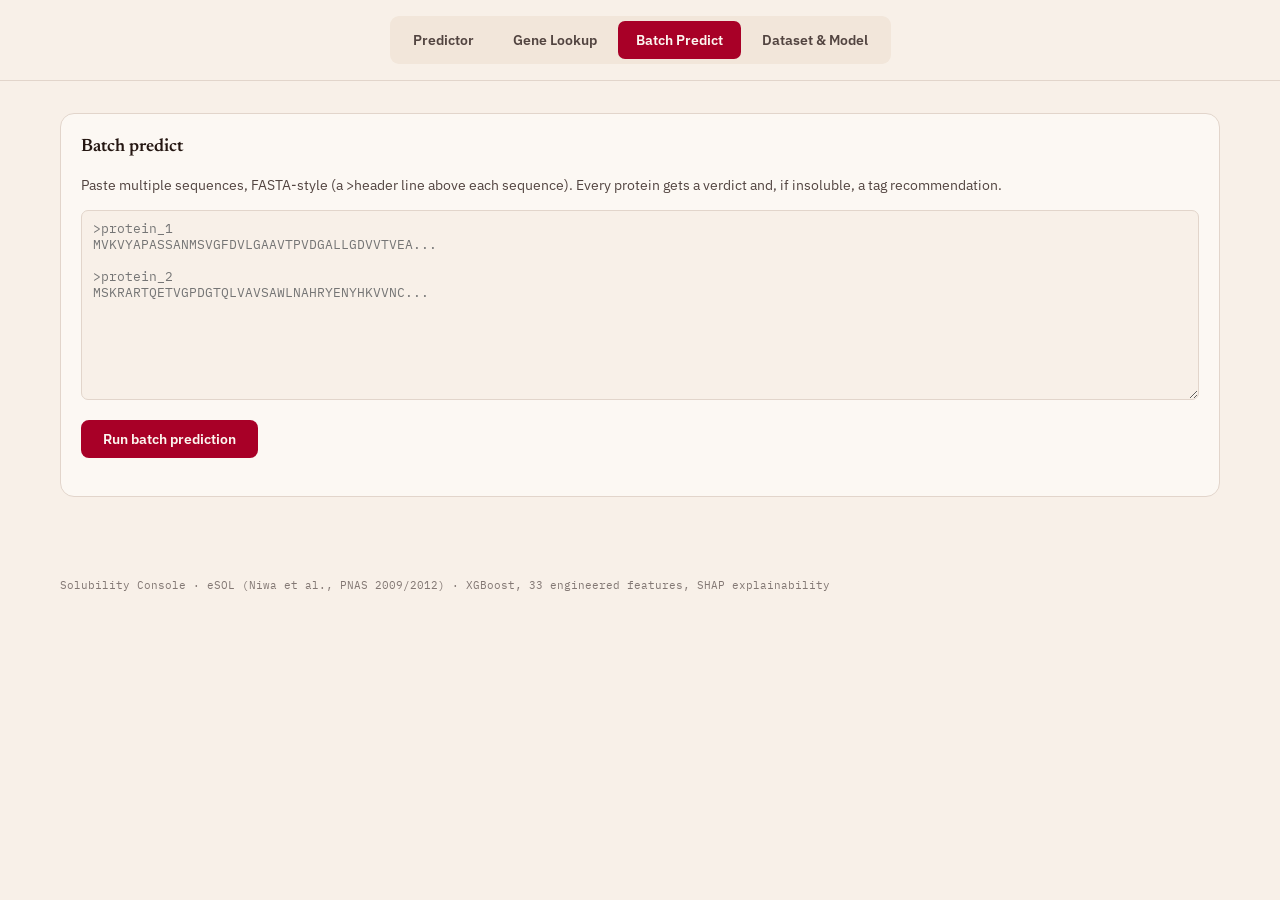
==== MST-Project/protein_solubility/frontend/batch.html @ e9b318c7 "Soluble/Insoluble" ====
<!DOCTYPE html>
<html lang="en">
<head>
<meta charset="UTF-8">
<meta name="viewport" content="width=device-width, initial-scale=1.0">
<title>Batch Predict &middot; Solubility Console</title>
<link rel="preconnect" href="https://fonts.googleapis.com">
<link href="https://fonts.googleapis.com/css2?family=Newsreader:ital,wght@0,400;0,500;0,600;0,700;1,400;1,500;1,600&family=IBM+Plex+Sans:wght@400;500;600;700&family=IBM+Plex+Mono:wght@400;500;600&display=swap" rel="stylesheet">
<link rel="stylesheet" href="style.css">
</head>
<body>

<header class="topbar">
  <nav class="tabs">
    <a class="tab" href="/predictor">Predictor</a>
    <a class="tab" href="/lookup">Gene Lookup</a>
    <a class="tab active" href="/batch">Batch Predict</a>
    <a class="tab" href="/dataset">Dataset &amp; Model</a>
  </nav>
</header>

<main style="padding-top:32px">
  <div class="card">
    <h2>Batch predict</h2>
    <p class="hint">Paste multiple sequences, FASTA-style (a &gt;header line above each sequence). Every protein gets a verdict and, if insoluble, a tag recommendation.</p>
    <textarea id="batch-input" class="batch-textarea" placeholder="&gt;protein_1&#10;MVKVYAPASSANMSVGFDVLGAAVTPVDGALLGDVVTVEA...&#10;&#10;&gt;protein_2&#10;MSKRARTQETVGPDGTQLVAVSAWLNAHRYENYHKVVNC..."></textarea>
    <button class="btn-primary" id="batch-btn">Run batch prediction</button>
    <div id="batch-results" class="batch-results"></div>
  </div>
</main>

<footer>Solubility Console &middot; eSOL (Niwa et al., PNAS 2009/2012) &middot; XGBoost, 33 engineered features, SHAP explainability</footer>

<script src="app.js"></script>
</body>
</html>
---- MST-Project/protein_solubility/frontend/style.css ----
:root{
  --bg: oklch(96% 0.014 68);
  --surface: oklch(98% 0.008 68);
  --surface-soft: oklch(93% 0.02 65);
  --ink: oklch(22% 0.025 40);
  --ink-soft: oklch(40% 0.02 40);
  --ink-faint: oklch(58% 0.015 40);
  --line: oklch(88% 0.02 60);
  --accent: oklch(46% 0.19 20);
  --accent-ink: oklch(98% 0.01 68);
  --good: oklch(46% 0.10 148);
  --good-soft: oklch(93% 0.04 148);
  --bad-soft: oklch(94% 0.035 20);
  --warn-soft: oklch(93% 0.045 68);
  --warn-border: oklch(78% 0.09 68);
  --font-display: 'Newsreader', Georgia, 'Iowan Old Style', serif;
  --font-body: 'IBM Plex Sans', 'Segoe UI', system-ui, sans-serif;
  --font-mono: 'IBM Plex Mono', Consolas, 'SFMono-Regular', monospace;
}

*{ box-sizing: border-box; }

body{
  margin: 0;
  background: var(--bg);
  color: var(--ink);
  font-family: var(--font-body);
  line-height: 1.5;
  -webkit-font-smoothing: antialiased;
}

.hidden{ display: none !important; }

/* ---------- Topbar ---------- */
.topbar{
  display: flex;
  align-items: center;
  justify-content: center;
  padding: 16px 40px;
  border-bottom: 1px solid var(--line);
}

.tabs{ display: flex; gap: 3px; background: var(--surface-soft); padding: 5px; border-radius: 9px; flex-wrap: wrap; }
.tab{
  font-family: var(--font-body); font-size: 13.5px; font-weight: 600;
  padding: 9px 18px; border-radius: 7px; border: none; cursor: pointer;
  background: transparent; color: var(--ink-soft);
  text-decoration: none; display: inline-block;
}
.tab.active{ background: var(--accent); color: var(--accent-ink); }
.tab:hover:not(.active){ color: var(--ink); }

/* ---------- Landing ---------- */
.hero-cta{
  display: inline-block; margin-top: 8px;
  font-family: var(--font-body); font-size: 14px; font-weight: 600;
  padding: 11px 24px; border-radius: 8px; text-decoration: none;
  background: var(--accent); color: var(--accent-ink);
}
.hero-cta:hover{ opacity: 0.92; }

.tool-grid{
  max-width: 1240px; margin: 0 auto; padding: 8px 40px 80px;
  display: grid; grid-template-columns: repeat(4, minmax(0,1fr)); gap: 16px;
}
@media (max-width: 900px){ .tool-grid{ grid-template-columns: repeat(2, minmax(0,1fr)); } }
@media (max-width: 560px){ .tool-grid{ grid-template-columns: 1fr; } }
.tool-card{
  background: var(--surface); border: 1px solid var(--line); border-radius: 14px;
  padding: 22px; text-decoration: none; color: var(--ink);
  display: flex; flex-direction: column; gap: 8px;
}
.tool-card:hover{ border-color: var(--accent); }
.tool-card h3{ font-family: var(--font-display); font-size: 17px; font-weight: 600; margin: 0; }
.tool-card p{ font-size: 13px; color: var(--ink-soft); line-height: 1.5; margin: 0; }
.tool-card .arrow{ font-family: var(--font-mono); font-size: 12px; color: var(--accent); margin-top: auto; }

/* ---------- Hero ---------- */
.hero{
  max-width: 1240px;
  margin: 0 auto;
  padding: 64px 40px 56px;
  display: grid;
  grid-template-columns: minmax(0, 1.15fr) minmax(280px, 0.85fr);
  gap: 48px;
  align-items: center;
}
@media (max-width: 800px){ .hero{ grid-template-columns: 1fr; padding-top: 40px; } }

.hero-eyebrow{
  font-family: var(--font-mono); font-size: 11.5px; letter-spacing: 0.1em;
  text-transform: uppercase; color: var(--accent); margin-bottom: 18px;
}
.hero-title{
  font-family: var(--font-display); font-weight: 600;
  font-size: clamp(32px, 4.6vw, 54px); line-height: 1.08;
  margin: 0 0 22px; letter-spacing: -0.01em;
}
.hero-title em{ font-style: italic; color: var(--accent); }
.hero-lede{ font-size: 16.5px; line-height: 1.65; color: var(--ink-soft); max-width: 56ch; margin: 0 0 32px; }
.hero-lede em{ font-style: italic; color: var(--ink); }
.hero-lede strong{ color: var(--ink); }

.hero-badges{ display: flex; gap: 14px; flex-wrap: wrap; }
.hero-badge{
  background: var(--surface); border: 1px solid var(--line); border-radius: 12px;
  padding: 14px 20px; box-shadow: 0 10px 24px -16px oklch(46% 0.19 20 / 0.4);
}
.hb-num{ display: block; font-family: var(--font-display); font-weight: 700; font-size: 26px; color: var(--accent); }
.hb-lbl{ display: block; font-family: var(--font-mono); font-size: 10.5px; color: var(--ink-faint); margin-top: 2px; letter-spacing: 0.03em; }

.hero-art{ display: flex; justify-content: center; }
.protein-svg{ width: 100%; max-width: 300px; }

/* ---------- Layout ---------- */
main{ max-width: 1240px; margin: 0 auto; padding: 0 40px 80px; }
.panel{ display: none; flex-direction: column; gap: 16px; }
.panel.active{ display: flex; }
.grid-two{ display: grid; grid-template-columns: minmax(0,1fr) minmax(0,1fr); gap: 16px; }
@media (max-width: 800px){ .grid-two{ grid-template-columns: 1fr; } }

.card{
  background: var(--surface);
  border: 1px solid var(--line);
  border-radius: 14px;
  padding: 20px;
}
.card h2{ font-family: var(--font-display); font-size: 18px; font-weight: 600; margin: 0 0 14px; }
.sub-heading{
  font-size: 12px; text-transform: uppercase; letter-spacing: 0.05em;
  color: var(--ink-faint); margin: 20px 0 10px; font-family: var(--font-mono);
}
.hint{ font-size: 13.5px; color: var(--ink-soft); margin: 0 0 14px; }

/* ---------- Form elements ---------- */
.field-label{ display: block; font-size: 12px; font-weight: 600; color: var(--ink-soft); margin: 12px 0 5px; }
select, input[type="text"], input[type="number"], textarea{
  width: 100%;
  font-family: var(--font-body);
  font-size: 13.5px;
  padding: 9px 11px;
  border: 1px solid var(--line);
  border-radius: 7px;
  background: var(--bg);
  color: var(--ink);
}
textarea{ font-family: var(--font-mono); font-size: 12.5px; min-height: 130px; resize: vertical; }
.batch-textarea{ min-height: 190px; }
select:focus, input:focus, textarea:focus{ outline: 2px solid var(--accent); outline-offset: 1px; }

.btn-primary, .btn-secondary{
  font-family: var(--font-body); font-size: 14px; font-weight: 600;
  padding: 10px 22px; border-radius: 8px; cursor: pointer; margin-top: 14px;
}
.btn-primary{ background: var(--accent); color: var(--accent-ink); border: none; }
.btn-primary:hover{ opacity: 0.92; }
.btn-secondary{ background: var(--surface-soft); color: var(--ink); border: 1px solid var(--line); }
.btn-secondary:hover{ background: var(--good-soft); }
.btn-primary:disabled, .btn-secondary:disabled{ opacity: 0.55; cursor: default; }

/* ---------- Result panel ---------- */
.empty-state{ color: var(--ink-faint); font-size: 14px; padding: 40px 0; text-align: center; }

.verdict{ padding: 16px; border-radius: 10px; margin-bottom: 16px; }
.verdict.soluble{ background: var(--good-soft); }
.verdict.insoluble{ background: var(--bad-soft); }
.verdict-label{ font-family: var(--font-display); font-size: 21px; font-weight: 700; margin-bottom: 10px; }
.verdict.soluble .verdict-label{ color: var(--good); }
.verdict.insoluble .verdict-label{ color: var(--accent); }
.prob-track{ height: 10px; border-radius: 999px; background: var(--line); overflow: hidden; }
.prob-fill{ height: 100%; background: var(--good); border-radius: 999px; transition: width 0.4s ease; }
.prob-caption{ font-family: var(--font-mono); font-size: 12px; color: var(--ink-soft); margin-top: 6px; }

.driver-bars{ display: flex; flex-direction: column; gap: 8px; }
.driver-row{ display: grid; grid-template-columns: 140px 1fr 60px; align-items: center; gap: 10px; font-size: 12.5px; }
.driver-name{ font-family: var(--font-mono); color: var(--ink-soft); overflow: hidden; text-overflow: ellipsis; white-space: nowrap; }
.driver-track{ height: 8px; background: var(--surface-soft); border-radius: 999px; position: relative; overflow: hidden; }
.driver-fill{ position: absolute; top: 0; bottom: 0; border-radius: 999px; }
.driver-fill.pos{ background: var(--good); left: 50%; }
.driver-fill.neg{ background: var(--accent); right: 50%; }
.driver-mid-line{ position: absolute; left: 50%; top: 0; bottom: 0; width: 1px; background: var(--line); }
.driver-val{ font-family: var(--font-mono); font-size: 11.5px; color: var(--ink-faint); text-align: right; }

.tag-card{ margin-top: 18px; padding: 14px 16px; border-radius: 10px; background: var(--warn-soft); border: 1px solid var(--warn-border); }
.tag-title{ font-weight: 700; margin-bottom: 4px; }
.tag-driver{ font-family: var(--font-mono); font-size: 12px; color: var(--ink-soft); margin-bottom: 8px; }
.tag-reason{ font-size: 13px; line-height: 1.5; color: var(--ink); }

/* ---------- Mutation simulator ---------- */
.mutation-row{ display: flex; gap: 20px; align-items: flex-end; flex-wrap: wrap; }
.mutation-row label{ font-size: 12px; font-weight: 600; color: var(--ink-soft); display: flex; flex-direction: column; gap: 5px; }
.mutation-row input, .mutation-row select{ width: 90px; }
.mutation-row input:disabled{ background: var(--surface-soft); color: var(--ink-soft); font-family: var(--font-mono); }
.mutation-result{ margin-top: 16px; font-family: var(--font-mono); font-size: 13.5px; }
.mutation-result .delta-up{ color: var(--good); font-weight: 700; }
.mutation-result .delta-down{ color: var(--accent); font-weight: 700; }

/* ---------- Gene lookup ---------- */
.gene-results{ margin-top: 12px; display: flex; flex-direction: column; gap: 6px; }
.gene-row{
  display: flex; justify-content: space-between; align-items: center;
  padding: 10px 12px; border: 1px solid var(--line); border-radius: 8px; cursor: pointer; font-size: 13.5px;
}
.gene-row:hover{ background: var(--good-soft); }
.gene-row .gene-tag{ font-family: var(--font-mono); font-size: 11.5px; color: var(--ink-faint); }

.compare-grid{ display: grid; grid-template-columns: minmax(0,1fr) minmax(0,1fr); gap: 16px; margin-top: 8px; }
.compare-col{ padding: 16px; border-radius: 10px; background: var(--surface-soft); text-align: center; }
.compare-heading{ font-family: var(--font-mono); font-size: 11px; text-transform: uppercase; color: var(--ink-faint); letter-spacing: 0.05em; }
.compare-value{ font-family: var(--font-display); font-size: 21px; font-weight: 700; margin: 8px 0 4px; }
.compare-sub{ font-size: 13px; color: var(--ink-soft); }
.match-banner{ margin-top: 14px; padding: 10px 14px; border-radius: 8px; font-size: 13.5px; font-weight: 600; text-align: center; }
.match-banner.match{ background: var(--good-soft); color: var(--good); }
.match-banner.mismatch{ background: var(--bad-soft); color: var(--accent); }

/* ---------- Batch ---------- */
.batch-results{ margin-top: 18px; overflow-x: auto; }
.batch-results table{ width: 100%; border-collapse: collapse; font-size: 13px; }
.batch-results th, .batch-results td{ text-align: left; padding: 8px 10px; border-bottom: 1px solid var(--line); }
.batch-results th{ font-family: var(--font-mono); font-size: 11px; text-transform: uppercase; color: var(--ink-faint); }
.pill{ display: inline-block; padding: 2px 10px; border-radius: 999px; font-size: 11.5px; font-weight: 700; }
.pill.soluble{ background: var(--good-soft); color: var(--good); }
.pill.insoluble{ background: var(--bad-soft); color: var(--accent); }

/* ---------- Dataset & model ---------- */
.dataset-summary{ display: flex; gap: 22px; margin-bottom: 14px; }
.dataset-stat .num{ font-family: var(--font-display); font-size: 24px; font-weight: 700; }
.dataset-stat .num.soluble{ color: var(--good); }
.dataset-stat .num.insoluble{ color: var(--accent); }
.dataset-stat .lbl{ font-size: 11px; color: var(--ink-faint); font-family: var(--font-mono); }
.class-balance-bar{ height: 22px; border-radius: 999px; overflow: hidden; display: flex; border: 1px solid var(--line); }
.class-balance-bar .seg-soluble{ background: var(--good); }
.class-balance-bar .seg-insoluble{ background: var(--accent); }

.feature-compare{ display: flex; flex-direction: column; gap: 10px; }
.fc-label{ font-family: var(--font-mono); font-size: 12.5px; color: var(--ink-soft); margin-bottom: 4px; }
.fc-bars{ display: flex; gap: 6px; align-items: center; margin-top: 3px; }
.fc-bar-track{ flex: 1; height: 8px; background: var(--surface-soft); border-radius: 999px; overflow: hidden; }
.fc-bar-fill{ height: 100%; border-radius: 999px; }
.fc-bar-fill.soluble{ background: var(--good); }
.fc-bar-fill.insoluble{ background: var(--accent); }
.fc-val{ font-family: var(--font-mono); font-size: 11px; color: var(--ink-faint); width: 56px; text-align: right; }

.model-table{ width: 100%; border-collapse: collapse; font-size: 13.5px; margin-bottom: 14px; }
.model-table th, .model-table td{ text-align: left; padding: 8px 10px; border-bottom: 1px solid var(--line); }
.model-table th{ font-family: var(--font-mono); font-size: 11px; text-transform: uppercase; color: var(--ink-faint); }
.model-table tr.best{ background: var(--warn-soft); font-weight: 700; }

.report-img{ width: 100%; border: 1px solid var(--line); border-radius: 10px; margin-top: 4px; background: #fff; }

footer{
  max-width: 1240px; margin: 0 auto; padding: 0 40px 48px;
  font-family: var(--font-mono); font-size: 11px; color: var(--ink-faint);
}
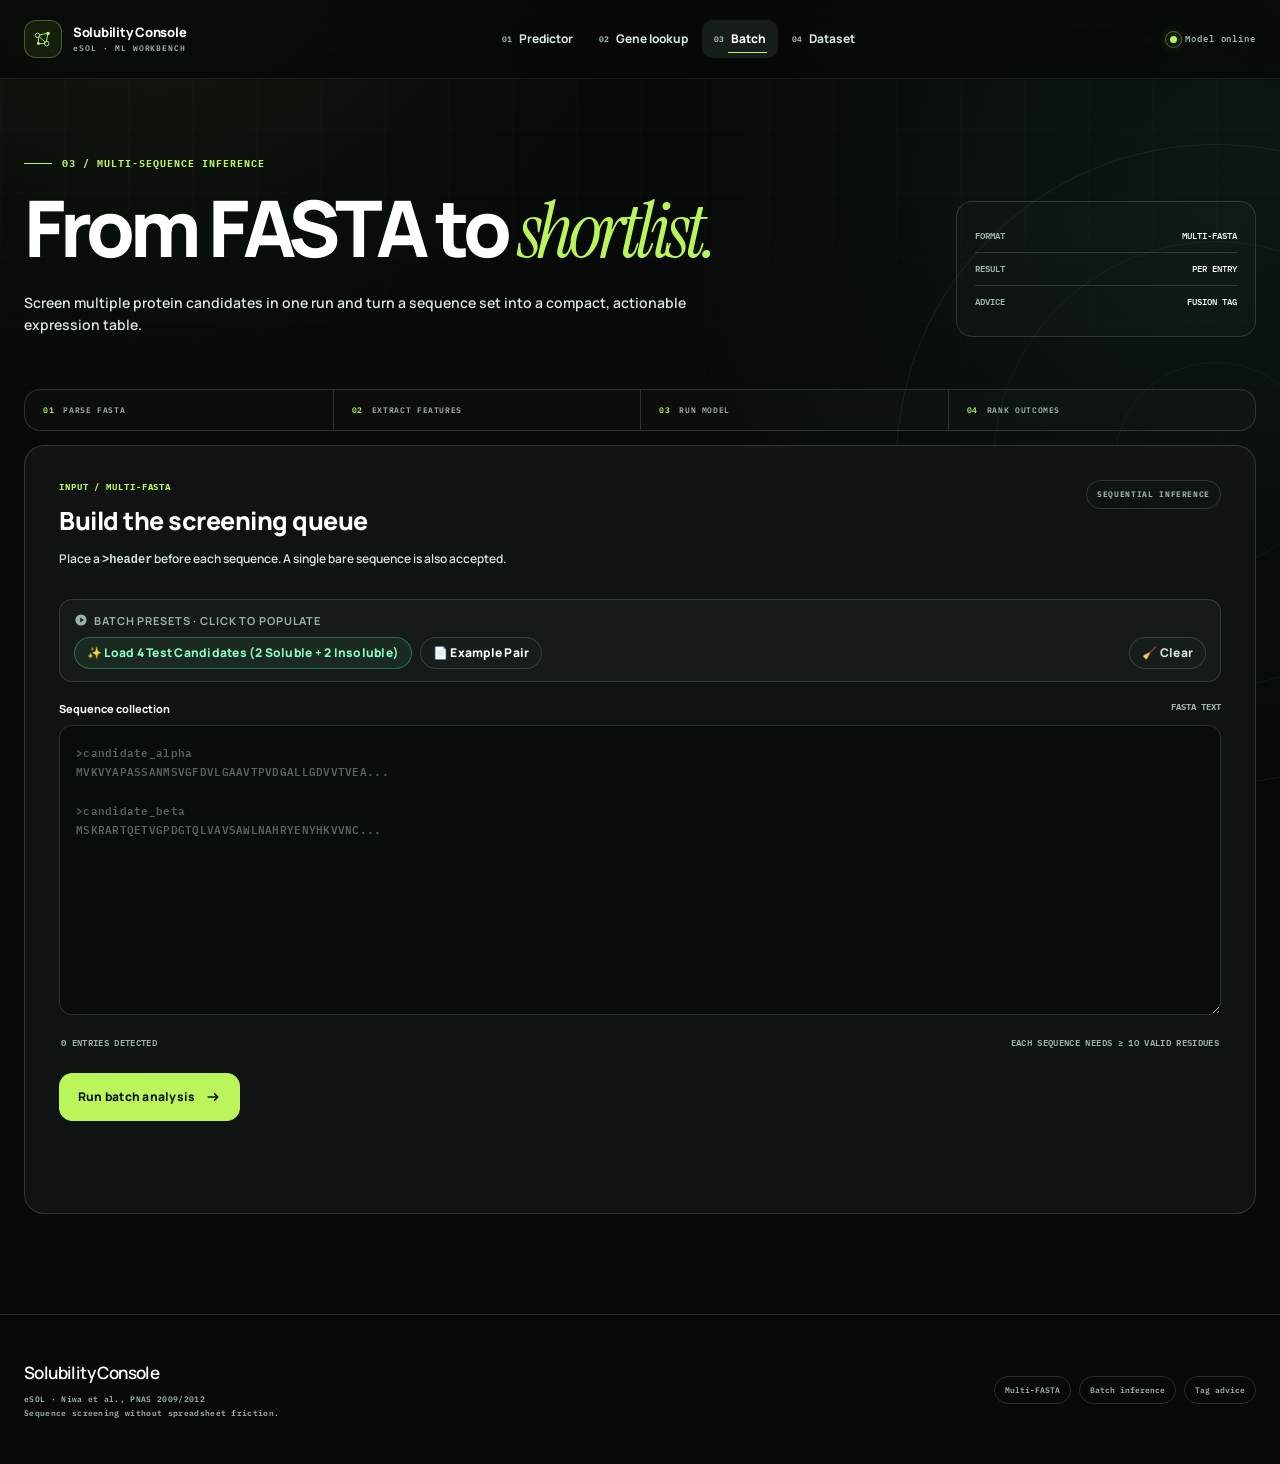
==== commit fe7e95fd: "Enhance UI with bold typography, curated interactive graphs, biochemical profile cards, presets, and" ====
--- a/MST-Project/protein_solubility/frontend/batch.html
+++ b/MST-Project/protein_solubility/frontend/batch.html
@@ -3,34 +3,113 @@
 <head>
 <meta charset="UTF-8">
 <meta name="viewport" content="width=device-width, initial-scale=1.0">
-<title>Batch Predict &middot; Solubility Console</title>
+<meta name="description" content="Run explainable protein solubility predictions across multiple FASTA entries.">
+<title>Batch analysis — Solubility Console</title>
 <link rel="preconnect" href="https://fonts.googleapis.com">
-<link href="https://fonts.googleapis.com/css2?family=Newsreader:ital,wght@0,400;0,500;0,600;0,700;1,400;1,500;1,600&family=IBM+Plex+Sans:wght@400;500;600;700&family=IBM+Plex+Mono:wght@400;500;600&display=swap" rel="stylesheet">
+<link rel="preconnect" href="https://fonts.gstatic.com" crossorigin>
+<link
+  href="https://fonts.googleapis.com/css2?family=IBM+Plex+Mono:wght@400;500;600&family=Instrument+Serif:ital@0;1&family=Manrope:wght@400;500;600;700&display=swap"
+  rel="stylesheet">
 <link rel="stylesheet" href="style.css">
+<script src="app.js" defer></script>
 </head>
-<body>
+<body data-page="batch">
+  <a class="skip-link" href="#main-content">Skip to content</a>
+  <div class="page-ambient" aria-hidden="true"></div>
+  <header class="site-header">
+    <div class="header-inner">
+      <a class="brand" href="/" aria-label="Solubility Console home"><span class="brand-mark" aria-hidden="true"><svg
+            viewBox="0 0 24 24" fill="none">
+            <circle cx="6" cy="8" r="2.4" stroke="currentColor" />
+            <circle cx="17.5" cy="6" r="2" fill="currentColor" />
+            <circle cx="16" cy="17" r="2.5" stroke="currentColor" />
+            <circle cx="7" cy="17" r="1.6" fill="currentColor" />
+            <path d="M8.3 7.5 15.4 6M16.9 7.8l-1 6.7M13.7 17H8.6M7 9.8v5.4M8 9.8l6.5 5.5" stroke="currentColor"
+              stroke-linecap="round" />
+          </svg></span><span class="brand-copy"><strong>Solubility Console</strong><small>eSOL · ML
+            WORKBENCH</small></span></a>
+      <nav class="site-nav" aria-label="Primary navigation"><a class="nav-link"
+          href="/predictor"><span>01</span>Predictor</a><a class="nav-link" href="/lookup"><span>02</span>Gene
+          lookup</a><a class="nav-link" href="/batch" aria-current="page"><span>03</span>Batch</a><a class="nav-link"
+          href="/dataset"><span>04</span>Dataset</a></nav>
+      <div class="system-status"><i class="status-dot" aria-hidden="true"></i>Model online</div>
+    </div>
+  </header>
 
-<header class="topbar">
-  <nav class="tabs">
-    <a class="tab" href="/predictor">Predictor</a>
-    <a class="tab" href="/lookup">Gene Lookup</a>
-    <a class="tab active" href="/batch">Batch Predict</a>
-    <a class="tab" href="/dataset">Dataset &amp; Model</a>
-  </nav>
-</header>
+<main id="main-content" class="app-main">
+  <section class="page-intro" data-reveal>
+    <div>
+      <div class="eyebrow">03 / Multi-sequence inference</div>
+      <h1>From FASTA to <span class="serif-accent">shortlist.</span></h1>
+      <p>Screen multiple protein candidates in one run and turn a sequence set into a compact, actionable expression
+        table.</p>
+    </div>
+    <aside class="page-aside" aria-label="Batch specifications">
+      <div class="page-aside-row"><span>Format</span><strong>Multi-FASTA</strong></div>
+      <div class="page-aside-row"><span>Result</span><strong>Per entry</strong></div>
+      <div class="page-aside-row"><span>Advice</span><strong>Fusion tag</strong></div>
+    </aside>
+  </section>
 
-<main style="padding-top:32px">
-  <div class="card">
-    <h2>Batch predict</h2>
-    <p class="hint">Paste multiple sequences, FASTA-style (a &gt;header line above each sequence). Every protein gets a verdict and, if insoluble, a tag recommendation.</p>
-    <textarea id="batch-input" class="batch-textarea" placeholder="&gt;protein_1&#10;MVKVYAPASSANMSVGFDVLGAAVTPVDGALLGDVVTVEA...&#10;&#10;&gt;protein_2&#10;MSKRARTQETVGPDGTQLVAVSAWLNAHRYENYHKVVNC..."></textarea>
-    <button class="btn-primary" id="batch-btn">Run batch prediction</button>
-    <div id="batch-results" class="batch-results"></div>
+  <div class="pipeline-strip" aria-label="Batch pipeline" data-reveal>
+    <div class="pipeline-item"><span>01</span>Parse FASTA</div>
+    <div class="pipeline-item"><span>02</span>Extract features</div>
+    <div class="pipeline-item"><span>03</span>Run model</div>
+    <div class="pipeline-item"><span>04</span>Rank outcomes</div>
   </div>
+  <section class="panel" data-reveal>
+    <div class="panel-inner">
+      <header class="panel-header">
+        <div>
+          <div class="panel-kicker">Input / multi-FASTA</div>
+          <h2 class="panel-title">Build the screening queue</h2>
+          <p class="panel-copy">Place a <code>&gt;header</code> before each sequence. A single bare sequence is also
+            accepted.</p>
+        </div><span class="panel-badge">SEQUENTIAL INFERENCE</span>
+      </header>
+      <div class="preset-container">
+        <div class="preset-title">
+          <svg viewBox="0 0 20 20" width="14" height="14" fill="none"><path d="M10 2a8 8 0 1 0 0 16 8 8 0 0 0 0-16zm-1 11.5v-7l5 3.5-5 3.5z" fill="currentColor"/></svg>
+          <strong>Batch Presets · Click to Populate</strong>
+        </div>
+        <button class="preset-btn soluble" id="load-batch-demo" type="button">✨ Load 4 Test Candidates (2 Soluble + 2 Insoluble)</button>
+        <button class="preset-btn" id="load-batch-example" type="button">📄 Example Pair</button>
+        <button class="preset-btn clear-btn" id="clear-batch-btn" type="button">🧹 Clear</button>
+      </div>
+
+      <label class="field-label" for="batch-input"><span>Sequence collection</span><small>FASTA TEXT</small></label>
+      <textarea id="batch-input" class="batch-textarea" spellcheck="false" aria-describedby="batch-meta batch-message"
+        placeholder=">candidate_alpha&#10;MVKVYAPASSANMSVGFDVLGAAVTPVDGALLGDVVTVEA...&#10;&#10;>candidate_beta&#10;MSKRARTQETVGPDGTQLVAVSAWLNAHRYENYHKVVNC..."></textarea>
+      <div class="input-meta" id="batch-meta">
+        <span id="batch-entry-count"><strong>0 entries detected</strong></span>
+        <span>Each sequence needs ≥ 10 valid residues</span>
+      </div>
+      <div class="form-actions">
+        <button class="btn-primary" id="batch-btn" type="button">
+          <span class="btn-label">Run batch analysis</span>
+          <svg class="btn-icon" viewBox="0 0 20 20" fill="none" aria-hidden="true">
+            <path d="M4 10h12m-4-4 4 4-4 4" stroke="currentColor" stroke-width="2" stroke-linecap="round"
+              stroke-linejoin="round" />
+          </svg>
+        </button>
+        <button class="btn-secondary hidden" id="export-batch-csv" type="button">
+          📥 Export Results (CSV)
+        </button>
+      </div>
+      <p class="form-message" id="batch-message" role="alert" aria-live="polite"></p>
+      <div id="batch-results" class="batch-results" aria-live="polite"></div>
+    </div>
+  </section>
 </main>
-
-<footer>Solubility Console &middot; eSOL (Niwa et al., PNAS 2009/2012) &middot; XGBoost, 33 engineered features, SHAP explainability</footer>
-
-<script src="app.js"></script>
+<footer class="site-footer">
+  <div class="footer-inner">
+    <div>
+      <div class="footer-brand">Solubility Console</div>
+      <div class="footer-copy">eSOL · Niwa et al., PNAS 2009/2012<br>Sequence screening without spreadsheet friction.
+      </div>
+    </div>
+    <div class="footer-meta"><span>Multi-FASTA</span><span>Batch inference</span><span>Tag advice</span></div>
+  </div>
+</footer>
 </body>
 </html>
--- a/MST-Project/protein_solubility/frontend/style.css
+++ b/MST-Project/protein_solubility/frontend/style.css
@@ -1,254 +1,3272 @@
-:root{
-  --bg: oklch(96% 0.014 68);
-  --surface: oklch(98% 0.008 68);
-  --surface-soft: oklch(93% 0.02 65);
-  --ink: oklch(22% 0.025 40);
-  --ink-soft: oklch(40% 0.02 40);
-  --ink-faint: oklch(58% 0.015 40);
-  --line: oklch(88% 0.02 60);
-  --accent: oklch(46% 0.19 20);
-  --accent-ink: oklch(98% 0.01 68);
-  --good: oklch(46% 0.10 148);
-  --good-soft: oklch(93% 0.04 148);
-  --bad-soft: oklch(94% 0.035 20);
-  --warn-soft: oklch(93% 0.045 68);
-  --warn-border: oklch(78% 0.09 68);
-  --font-display: 'Newsreader', Georgia, 'Iowan Old Style', serif;
-  --font-body: 'IBM Plex Sans', 'Segoe UI', system-ui, sans-serif;
-  --font-mono: 'IBM Plex Mono', Consolas, 'SFMono-Regular', monospace;
-}
-
-*{ box-sizing: border-box; }
-
-body{
+:root {
+  color-scheme: dark;
+  --bg: #070a09;
+  --surface: rgba(17, 22, 20, .9);
+  --surface-solid: #111614;
+  --surface-raised: #171d1a;
+  --ink: #ffffff;
+  --ink-soft: #d8e5df;
+  --ink-faint: #9eb2a8;
+  --line: rgba(226, 245, 235, .15);
+  --line-strong: rgba(226, 245, 235, .28);
+  --accent: #baf55a;
+  --accent-ink: #0d1408;
+  --cyan: #67e1d4;
+  --good: #4ceb95;
+  --good-soft: rgba(76, 235, 149, .15);
+  --bad: #ff6550;
+  --bad-soft: rgba(255, 101, 80, .15);
+  --warn: #ffca45;
+  --warn-soft: rgba(255, 202, 69, .15);
+  --font-display: "Manrope", "Segoe UI", sans-serif;
+  --font-serif: "Instrument Serif", Georgia, serif;
+  --font-body: "Manrope", "Segoe UI", sans-serif;
+  --font-mono: "IBM Plex Mono", Consolas, monospace;
+  --page: 1360px;
+  --ease: cubic-bezier(.22, 1, .36, 1);
+  --radius-lg: 28px;
+  --radius-md: 20px;
+  --radius-sm: 13px;
+  --shadow: 0 28px 80px rgba(0, 0, 0, .28);
+}
+* {
+  box-sizing: border-box;
+}
+
+html {
+  scroll-behavior: smooth;
+}
+
+body {
+  min-width: 320px;
+  min-height: 100vh;
   margin: 0;
-  background: var(--bg);
+  overflow-x: hidden;
+  background: radial-gradient(circle at 12% -10%, rgba(186, 245, 90, .08), transparent 32rem), radial-gradient(circle at 96% 12%, rgba(103, 225, 212, .06), transparent 36rem), var(--bg);
   color: var(--ink);
   font-family: var(--font-body);
-  line-height: 1.5;
+  line-height: 1.55;
   -webkit-font-smoothing: antialiased;
-}
-
-.hidden{ display: none !important; }
-
-/* ---------- Topbar ---------- */
-.topbar{
-  display: flex;
+  text-rendering: optimizeLegibility;
+}
+body::before {
+  position: fixed;
+  z-index: -2;
+  inset: 0;
+  background-image: linear-gradient(rgba(255, 255, 255, .018) 1px, transparent 1px), linear-gradient(90deg, rgba(255, 255, 255, .018) 1px, transparent 1px);
+  background-size: 64px 64px;
+  mask-image: linear-gradient(to bottom, black, transparent 90%);
+  content: "";
+  pointer-events: none;
+}
+
+::selection {
+  background: var(--accent);
+  color: var(--accent-ink);
+}
+
+a {
+  color: inherit;
+}
+
+button,
+input,
+textarea,
+select {
+  font: inherit;
+}
+
+button,
+a {
+  -webkit-tap-highlight-color: transparent;
+}
+
+img,
+svg {
+  display: block;
+  max-width: 100%;
+}
+
+.hidden {
+  display: none !important;
+}
+
+.skip-link {
+  position: fixed;
+  z-index: 100;
+  top: 12px;
+  left: 12px;
+  padding: 10px 14px;
+  transform: translateY(-160%);
+  border-radius: 10px;
+  background: var(--accent);
+  color: var(--accent-ink);
+  font-weight: 700;
+  text-decoration: none;
+  transition: transform .2s ease;
+}
+
+.skip-link:focus {
+  transform: translateY(0);
+}
+
+.page-ambient {
+  position: fixed;
+  z-index: -1;
+  top: 9rem;
+  right: -16rem;
+  width: 40rem;
+  height: 40rem;
+  border: 1px solid rgba(186, 245, 90, .08);
+  border-radius: 50%;
+  pointer-events: none;
+}
+
+.page-ambient::before,
+.page-ambient::after {
+  position: absolute;
+  inset: 15%;
+  border: 1px solid rgba(103, 225, 212, .06);
+  border-radius: inherit;
+  content: "";
+}
+
+.page-ambient::after {
+  inset: 34%;
+}
+
+/* Shell */
+.site-header {
+  position: sticky;
+  z-index: 50;
+  top: 0;
+  border-bottom: 1px solid rgba(226, 245, 235, .08);
+  background: rgba(7, 10, 9, .76);
+  backdrop-filter: blur(22px) saturate(140%);
+}
+
+.header-inner {
+  width: min(var(--page), calc(100% - 48px));
+  min-height: 78px;
+  margin: 0 auto;
+  display: flex;
+  align-items: center;
+  gap: 28px;
+}
+
+.brand {
+  min-width: max-content;
+  display: inline-flex;
+  align-items: center;
+  gap: 11px;
+  text-decoration: none;
+}
+
+.brand-mark {
+  width: 38px;
+  height: 38px;
+  display: grid;
+  place-items: center;
+  overflow: hidden;
+  border: 1px solid rgba(186, 245, 90, .3);
+  border-radius: 12px;
+  background: rgba(186, 245, 90, .08);
+  color: var(--accent);
+  transition: transform .45s var(--ease), background .45s var(--ease);
+}
+
+.brand:hover .brand-mark {
+  transform: rotate(-7deg) scale(1.05);
+  background: rgba(186, 245, 90, .14);
+}
+
+.brand-mark svg {
+  width: 22px;
+  height: 22px;
+}
+
+.brand-copy {
+  display: grid;
+  line-height: 1.1;
+}
+
+.brand-copy strong {
+  font-size: 13px;
+  letter-spacing: -.01em;
+}
+
+.brand-copy small {
+  margin-top: 5px;
+  color: var(--ink-faint);
+  font-family: var(--font-mono);
+  font-size: 8px;
+  letter-spacing: .12em;
+}
+
+.site-nav {
+  margin: 0 auto;
+  display: flex;
+  align-items: center;
+  gap: 2px;
+}
+
+.nav-link {
+  position: relative;
+  display: inline-flex;
+  align-items: center;
+  gap: 7px;
+  padding: 10px 12px;
+  border-radius: 10px;
+  color: var(--ink-soft);
+  font-size: 12px;
+  font-weight: 600;
+  text-decoration: none;
+  white-space: nowrap;
+  transition: color .25s, background .25s;
+}
+
+.nav-link span {
+  color: var(--ink-faint);
+  font-family: var(--font-mono);
+  font-size: 8px;
+}
+
+.nav-link:hover {
+  color: var(--ink);
+  background: rgba(255, 255, 255, .035);
+}
+
+.nav-link[aria-current="page"] {
+  background: var(--surface-raised);
+  color: var(--ink);
+}
+
+.nav-link[aria-current="page"]::after {
+  position: absolute;
+  right: 11px;
+  bottom: 5px;
+  left: 26px;
+  height: 1px;
+  background: var(--accent);
+  content: "";
+}
+
+.system-status {
+  min-width: max-content;
+  display: flex;
+  align-items: center;
+  gap: 8px;
+  color: var(--ink-faint);
+  font-family: var(--font-mono);
+  font-size: 9px;
+  letter-spacing: .1em;
+}
+
+.status-dot {
+  position: relative;
+  width: 7px;
+  height: 7px;
+  border-radius: 50%;
+  background: var(--accent);
+  box-shadow: 0 0 14px rgba(186, 245, 90, .7);
+}
+
+.status-dot::after {
+  position: absolute;
+  inset: -5px;
+  border: 1px solid rgba(186, 245, 90, .35);
+  border-radius: 50%;
+  animation: status-pulse 2.4s ease-out infinite;
+  content: "";
+}
+
+@keyframes status-pulse {
+  0% {
+    opacity: 0;
+    transform: scale(.45)
+  }
+
+  30% {
+    opacity: 1
+  }
+
+  100% {
+    opacity: 0;
+    transform: scale(1.35)
+  }
+}
+
+/* Type and controls */
+.eyebrow {
+  display: flex;
+  align-items: center;
+  gap: 10px;
+  color: var(--accent);
+  font-family: var(--font-mono);
+  font-size: 10px;
+  font-weight: 600;
+  letter-spacing: .14em;
+  text-transform: uppercase;
+}
+
+.eyebrow::before {
+  width: 28px;
+  height: 1px;
+  background: currentColor;
+  content: "";
+}
+
+.serif-accent {
+  color: var(--accent);
+  font-family: var(--font-serif);
+  font-weight: 400;
+  font-style: italic;
+}
+
+.section-label {
+  color: var(--ink-faint);
+  font-family: var(--font-mono);
+  font-size: 10px;
+  letter-spacing: .13em;
+  text-transform: uppercase;
+}
+
+.section-title {
+  max-width: 790px;
+  margin: 14px 0 0;
+  font-size: clamp(30px, 4vw, 56px);
+  font-weight: 500;
+  letter-spacing: -.045em;
+  line-height: 1.05;
+}
+
+.btn-primary,
+.btn-secondary,
+.btn-ghost {
+  position: relative;
+  min-height: 48px;
+  display: inline-flex;
   align-items: center;
   justify-content: center;
-  padding: 16px 40px;
+  gap: 10px;
+  overflow: hidden;
+  padding: 0 18px;
+  border-radius: 13px;
+  cursor: pointer;
+  font-size: 12px;
+  font-weight: 700;
+  text-decoration: none;
+  transition: transform .28s var(--ease), border-color .28s, background .28s, color .28s;
+}
+
+.btn-primary {
+  border: 1px solid var(--accent);
+  background: var(--accent);
+  color: var(--accent-ink);
+}
+
+.btn-primary::before {
+  position: absolute;
+  inset: 0;
+  background: linear-gradient(110deg, transparent 25%, rgba(255, 255, 255, .35), transparent 70%);
+  transform: translateX(-130%);
+  transition: transform .65s var(--ease);
+  content: "";
+}
+
+.btn-primary:hover::before {
+  transform: translateX(130%);
+}
+
+.btn-primary:hover,
+.btn-secondary:hover,
+.btn-ghost:hover {
+  transform: translateY(-2px);
+}
+
+.btn-secondary {
+  border: 1px solid var(--line-strong);
+  background: var(--surface-raised);
+  color: var(--ink);
+}
+
+.btn-secondary:hover {
+  border-color: rgba(186, 245, 90, .4);
+  background: #1b231f;
+}
+
+.btn-ghost {
+  border: 1px solid transparent;
+  background: transparent;
+  color: var(--ink-soft);
+}
+
+.btn-ghost:hover {
+  color: var(--ink);
+  background: rgba(255, 255, 255, .04);
+}
+
+.btn-icon {
+  width: 16px;
+  height: 16px;
+  transition: transform .3s var(--ease);
+}
+
+.btn-primary:hover .btn-icon,
+.btn-secondary:hover .btn-icon {
+  transform: translateX(3px);
+}
+
+button:disabled {
+  cursor: wait;
+  opacity: .62;
+  transform: none !important;
+}
+
+button.loading .btn-icon {
+  display: none;
+}
+
+button.loading::after {
+  width: 14px;
+  height: 14px;
+  border: 1.5px solid currentColor;
+  border-right-color: transparent;
+  border-radius: 50%;
+  animation: spin .7s linear infinite;
+  content: "";
+}
+
+@keyframes spin {
+  to {
+    transform: rotate(360deg);
+  }
+}
+
+/* Home */
+.landing-main {
+  overflow: hidden;
+}
+
+.landing-hero {
+  width: min(var(--page), calc(100% - 48px));
+  min-height: calc(100vh - 78px);
+  margin: 0 auto;
+  padding: clamp(62px, 8vw, 116px) 0 70px;
+  display: grid;
+  grid-template-columns: minmax(0, 1.08fr) minmax(420px, .92fr);
+  align-items: center;
+  gap: clamp(40px, 6vw, 90px);
+}
+
+.hero-copy h1 {
+  max-width: 780px;
+  margin: 24px 0 0;
+  font-size: clamp(54px, 7.4vw, 108px);
+  font-weight: 500;
+  letter-spacing: -.07em;
+  line-height: .89;
+}
+
+.hero-copy h1 .line {
+  display: block;
+}
+
+.hero-copy h1 .line:last-child {
+  margin-left: clamp(0px, 5vw, 72px);
+}
+
+.hero-lede {
+  max-width: 630px;
+  margin: 30px 0 0;
+  color: var(--ink-soft);
+  font-size: clamp(14px, 1.25vw, 17px);
+  line-height: 1.75;
+}
+
+.hero-lede strong {
+  color: var(--ink);
+  font-weight: 600;
+}
+
+.hero-actions {
+  margin-top: 34px;
+  display: flex;
+  align-items: center;
+  gap: 12px;
+  flex-wrap: wrap;
+}
+
+.hero-proof {
+  margin-top: 34px;
+  display: flex;
+  align-items: center;
+  gap: 15px;
+  color: var(--ink-faint);
+  font-family: var(--font-mono);
+  font-size: 9px;
+  letter-spacing: .08em;
+  text-transform: uppercase;
+}
+
+.proof-stack {
+  display: flex;
+}
+
+.proof-node {
+  width: 28px;
+  height: 28px;
+  display: grid;
+  place-items: center;
+  margin-left: -7px;
+  border: 2px solid var(--bg);
+  border-radius: 50%;
+  background: var(--surface-raised);
+  color: var(--accent);
+  font-size: 8px;
+}
+
+.proof-node:first-child {
+  margin-left: 0;
+}
+
+.hero-visual {
+  position: relative;
+  perspective: 1000px;
+}
+
+.visual-shell {
+  position: relative;
+  min-height: 570px;
+  overflow: hidden;
+  border: 1px solid var(--line);
+  border-radius: 36px;
+  background: radial-gradient(circle at 50% 46%, rgba(186, 245, 90, .09), transparent 32%), linear-gradient(145deg, rgba(255, 255, 255, .045), rgba(255, 255, 255, .012));
+  box-shadow: var(--shadow), inset 0 1px rgba(255, 255, 255, .05);
+  transform: rotateX(var(--tilt-x, 0deg)) rotateY(var(--tilt-y, 0deg));
+  transform-style: preserve-3d;
+  transition: transform .18s ease-out;
+}
+
+.visual-shell::before {
+  position: absolute;
+  inset: 0;
+  opacity: .35;
+  background-image: radial-gradient(rgba(241, 247, 243, .22) .6px, transparent .6px);
+  background-size: 18px 18px;
+  mask-image: radial-gradient(circle, black, transparent 72%);
+  content: "";
+}
+
+.visual-top,
+.visual-bottom {
+  position: absolute;
+  z-index: 4;
+  right: 24px;
+  left: 24px;
+  display: flex;
+  justify-content: space-between;
+  color: var(--ink-faint);
+  font-family: var(--font-mono);
+  font-size: 9px;
+  letter-spacing: .1em;
+  text-transform: uppercase;
+}
+
+.visual-top {
+  top: 22px;
+}
+
+.visual-bottom {
+  bottom: 22px;
+}
+
+.visual-bottom strong {
+  color: var(--accent);
+  font-weight: 500;
+}
+
+.protein-field {
+  position: absolute;
+  inset: 58px 28px 62px;
+  display: grid;
+  place-items: center;
+}
+
+.orbit {
+  position: absolute;
+  border: 1px solid rgba(226, 245, 235, .1);
+  border-radius: 50%;
+}
+
+.orbit.one {
+  width: 82%;
+  aspect-ratio: 1;
+  animation: orbit-spin 22s linear infinite;
+}
+
+.orbit.two {
+  width: 58%;
+  aspect-ratio: 1;
+  border-color: rgba(103, 225, 212, .13);
+  animation: orbit-spin 16s linear infinite reverse;
+}
+
+.orbit.three {
+  width: 34%;
+  aspect-ratio: 1;
+  border-color: rgba(186, 245, 90, .17);
+}
+
+.orbit::after {
+  position: absolute;
+  top: 10%;
+  left: 16%;
+  width: 7px;
+  height: 7px;
+  border-radius: 50%;
+  background: var(--accent);
+  box-shadow: 0 0 18px rgba(186, 245, 90, .8);
+  content: "";
+}
+
+.orbit.two::after {
+  top: auto;
+  bottom: 7%;
+  left: auto;
+  right: 20%;
+  background: var(--cyan);
+  box-shadow: 0 0 16px rgba(103, 225, 212, .7);
+}
+
+@keyframes orbit-spin {
+  to {
+    transform: rotate(360deg);
+  }
+}
+
+.protein-network {
+  position: relative;
+  z-index: 2;
+  width: 78%;
+  filter: drop-shadow(0 20px 35px rgba(0, 0, 0, .4));
+  animation: protein-float 6s ease-in-out infinite;
+}
+
+.protein-network .bond {
+  stroke: rgba(241, 247, 243, .2);
+  stroke-width: 1.2;
+}
+
+.protein-network .bond.hot {
+  stroke: rgba(186, 245, 90, .55);
+}
+
+.protein-network .node {
+  fill: var(--surface-solid);
+  stroke: rgba(241, 247, 243, .35);
+  stroke-width: 1.4;
+}
+
+.protein-network .node.hot {
+  fill: var(--accent);
+  stroke: var(--accent);
+}
+
+.protein-network .node.cyan {
+  fill: var(--cyan);
+  stroke: var(--cyan);
+}
+
+@keyframes protein-float {
+
+  0%,
+  100% {
+    transform: translateY(0) rotate(-1deg)
+  }
+
+  50% {
+    transform: translateY(-13px) rotate(1.5deg)
+  }
+}
+
+.floating-readout {
+  position: absolute;
+  z-index: 5;
+  right: -28px;
+  bottom: 82px;
+  width: 182px;
+  padding: 16px;
+  border: 1px solid var(--line-strong);
+  border-radius: 17px;
+  background: rgba(15, 20, 18, .9);
+  box-shadow: 0 18px 45px rgba(0, 0, 0, .35);
+  backdrop-filter: blur(18px);
+  animation: readout-float 5s ease-in-out infinite .8s;
+}
+
+@keyframes readout-float {
+
+  0%,
+  100% {
+    transform: translateY(0)
+  }
+
+  50% {
+    transform: translateY(8px)
+  }
+}
+
+.readout-label {
+  color: var(--ink-faint);
+  font-family: var(--font-mono);
+  font-size: 8px;
+  letter-spacing: .1em;
+}
+
+.readout-value {
+  margin-top: 7px;
+  font-size: 21px;
+  font-weight: 650;
+  letter-spacing: -.04em;
+}
+
+.readout-bar {
+  height: 4px;
+  margin-top: 12px;
+  overflow: hidden;
+  border-radius: 99px;
+  background: rgba(255, 255, 255, .08);
+}
+
+.readout-bar span {
+  display: block;
+  width: 78%;
+  height: 100%;
+  border-radius: inherit;
+  background: var(--accent);
+  animation: readout-fill 1.2s var(--ease) both .6s;
+}
+
+@keyframes readout-fill {
+  from {
+    width: 0;
+  }
+}
+
+.metric-strip {
+  width: min(var(--page), calc(100% - 48px));
+  margin: 0 auto 120px;
+  display: grid;
+  grid-template-columns: 1.35fr repeat(3, 1fr);
+  border: 1px solid var(--line);
+  border-radius: var(--radius-lg);
+  background: rgba(15, 20, 18, .65);
+}
+
+.metric-intro,
+.metric-item {
+  min-height: 144px;
+  padding: 28px;
+}
+
+.metric-item {
+  border-left: 1px solid var(--line);
+}
+
+.metric-intro {
+  display: flex;
+  flex-direction: column;
+  justify-content: space-between;
+  color: var(--ink-soft);
+  font-size: 13px;
+}
+
+.metric-intro svg {
+  width: 24px;
+  color: var(--accent);
+}
+
+.metric-value {
+  font-size: clamp(32px, 3.4vw, 50px);
+  font-weight: 500;
+  letter-spacing: -.06em;
+  line-height: 1;
+}
+
+.metric-label {
+  margin-top: 19px;
+  color: var(--ink-faint);
+  font-family: var(--font-mono);
+  font-size: 9px;
+  letter-spacing: .12em;
+  text-transform: uppercase;
+}
+
+.home-section {
+  width: min(var(--page), calc(100% - 48px));
+  margin: 0 auto;
+  padding: 0 0 130px;
+}
+
+.section-heading-row {
+  display: flex;
+  align-items: end;
+  justify-content: space-between;
+  gap: 40px;
+  margin-bottom: 40px;
+}
+
+.section-heading-row p {
+  max-width: 430px;
+  margin: 0;
+  color: var(--ink-soft);
+  font-size: 13px;
+}
+
+.tool-grid {
+  display: grid;
+  grid-template-columns: 1.15fr .85fr .85fr;
+  grid-template-rows: repeat(2, minmax(250px, auto));
+  gap: 14px;
+}
+
+.tool-card {
+  position: relative;
+  min-height: 250px;
+  display: flex;
+  flex-direction: column;
+  overflow: hidden;
+  padding: 28px;
+  border: 1px solid var(--line);
+  border-radius: var(--radius-md);
+  background: var(--surface);
+  text-decoration: none;
+  transition: transform .45s var(--ease), border-color .35s, background .35s;
+}
+
+.tool-card:first-child {
+  grid-row: 1/3;
+}
+
+.tool-card:last-child {
+  grid-column: 2/4;
+}
+
+.tool-card:hover {
+  z-index: 2;
+  transform: translateY(-7px);
+  border-color: rgba(186, 245, 90, .32);
+  background: var(--surface-raised);
+}
+
+.tool-card::after {
+  position: absolute;
+  right: -70px;
+  bottom: -80px;
+  width: 190px;
+  height: 190px;
+  border: 1px solid rgba(186, 245, 90, .12);
+  border-radius: 50%;
+  content: "";
+  transition: transform .6s var(--ease);
+}
+
+.tool-card:hover::after {
+  transform: scale(1.35);
+}
+
+.tool-index {
+  color: var(--ink-faint);
+  font-family: var(--font-mono);
+  font-size: 9px;
+  letter-spacing: .12em;
+}
+
+.tool-icon {
+  width: 42px;
+  height: 42px;
+  margin: auto 0 24px;
+  display: grid;
+  place-items: center;
+  border: 1px solid var(--line);
+  border-radius: 13px;
+  color: var(--accent);
+}
+
+.tool-icon svg {
+  width: 20px;
+}
+
+.tool-card h3 {
+  margin: 0;
+  font-size: clamp(20px, 2vw, 27px);
+  font-weight: 550;
+  letter-spacing: -.04em;
+}
+
+.tool-card p {
+  max-width: 430px;
+  margin: 10px 0 0;
+  color: var(--ink-soft);
+  font-size: 12px;
+}
+
+.tool-arrow {
+  position: absolute;
+  top: 26px;
+  right: 26px;
+  width: 34px;
+  height: 34px;
+  display: grid;
+  place-items: center;
+  border: 1px solid var(--line);
+  border-radius: 50%;
+  color: var(--ink-soft);
+  transition: background .3s, color .3s, transform .35s var(--ease);
+}
+
+.tool-card:hover .tool-arrow {
+  transform: rotate(45deg);
+  background: var(--accent);
+  color: var(--accent-ink);
+}
+
+.process-shell {
+  overflow: hidden;
+  border: 1px solid var(--line);
+  border-radius: var(--radius-lg);
+  background: linear-gradient(140deg, rgba(186, 245, 90, .055), rgba(103, 225, 212, .025));
+}
+
+.process-head {
+  padding: 40px;
   border-bottom: 1px solid var(--line);
 }
 
-.tabs{ display: flex; gap: 3px; background: var(--surface-soft); padding: 5px; border-radius: 9px; flex-wrap: wrap; }
-.tab{
-  font-family: var(--font-body); font-size: 13.5px; font-weight: 600;
-  padding: 9px 18px; border-radius: 7px; border: none; cursor: pointer;
-  background: transparent; color: var(--ink-soft);
-  text-decoration: none; display: inline-block;
-}
-.tab.active{ background: var(--accent); color: var(--accent-ink); }
-.tab:hover:not(.active){ color: var(--ink); }
-
-/* ---------- Landing ---------- */
-.hero-cta{
-  display: inline-block; margin-top: 8px;
-  font-family: var(--font-body); font-size: 14px; font-weight: 600;
-  padding: 11px 24px; border-radius: 8px; text-decoration: none;
-  background: var(--accent); color: var(--accent-ink);
-}
-.hero-cta:hover{ opacity: 0.92; }
-
-.tool-grid{
-  max-width: 1240px; margin: 0 auto; padding: 8px 40px 80px;
-  display: grid; grid-template-columns: repeat(4, minmax(0,1fr)); gap: 16px;
-}
-@media (max-width: 900px){ .tool-grid{ grid-template-columns: repeat(2, minmax(0,1fr)); } }
-@media (max-width: 560px){ .tool-grid{ grid-template-columns: 1fr; } }
-.tool-card{
-  background: var(--surface); border: 1px solid var(--line); border-radius: 14px;
-  padding: 22px; text-decoration: none; color: var(--ink);
-  display: flex; flex-direction: column; gap: 8px;
-}
-.tool-card:hover{ border-color: var(--accent); }
-.tool-card h3{ font-family: var(--font-display); font-size: 17px; font-weight: 600; margin: 0; }
-.tool-card p{ font-size: 13px; color: var(--ink-soft); line-height: 1.5; margin: 0; }
-.tool-card .arrow{ font-family: var(--font-mono); font-size: 12px; color: var(--accent); margin-top: auto; }
-
-/* ---------- Hero ---------- */
-.hero{
-  max-width: 1240px;
+.process-list {
+  display: grid;
+  grid-template-columns: repeat(3, 1fr);
+}
+
+.process-step {
+  position: relative;
+  min-height: 225px;
+  padding: 32px 36px;
+  border-left: 1px solid var(--line);
+}
+
+.process-step:first-child {
+  border-left: 0;
+}
+
+.step-number {
+  color: var(--accent);
+  font-family: var(--font-mono);
+  font-size: 9px;
+}
+
+.process-step h3 {
+  margin: 50px 0 10px;
+  font-size: 20px;
+  font-weight: 550;
+  letter-spacing: -.03em;
+}
+
+.process-step p {
+  margin: 0;
+  color: var(--ink-soft);
+  font-size: 12px;
+}
+
+.process-line {
+  position: absolute;
+  top: 51px;
+  right: 36px;
+  left: 72px;
+  height: 1px;
+  overflow: hidden;
+  background: var(--line);
+}
+
+.process-line::after {
+  display: block;
+  width: 42%;
+  height: 100%;
+  background: var(--accent);
+  animation: line-travel 4s ease-in-out infinite;
+  content: "";
+}
+
+@keyframes line-travel {
+
+  0%,
+  100% {
+    transform: translateX(-110%)
+  }
+
+  50% {
+    transform: translateX(260%)
+  }
+}
+
+/* App layout */
+.app-main {
+  width: min(var(--page), calc(100% - 48px));
   margin: 0 auto;
-  padding: 64px 40px 56px;
+  padding: 0 0 100px;
+}
+
+.page-intro {
+  min-height: 310px;
   display: grid;
-  grid-template-columns: minmax(0, 1.15fr) minmax(280px, 0.85fr);
-  gap: 48px;
-  align-items: center;
-}
-@media (max-width: 800px){ .hero{ grid-template-columns: 1fr; padding-top: 40px; } }
-
-.hero-eyebrow{
-  font-family: var(--font-mono); font-size: 11.5px; letter-spacing: 0.1em;
-  text-transform: uppercase; color: var(--accent); margin-bottom: 18px;
-}
-.hero-title{
-  font-family: var(--font-display); font-weight: 600;
-  font-size: clamp(32px, 4.6vw, 54px); line-height: 1.08;
-  margin: 0 0 22px; letter-spacing: -0.01em;
-}
-.hero-title em{ font-style: italic; color: var(--accent); }
-.hero-lede{ font-size: 16.5px; line-height: 1.65; color: var(--ink-soft); max-width: 56ch; margin: 0 0 32px; }
-.hero-lede em{ font-style: italic; color: var(--ink); }
-.hero-lede strong{ color: var(--ink); }
-
-.hero-badges{ display: flex; gap: 14px; flex-wrap: wrap; }
-.hero-badge{
-  background: var(--surface); border: 1px solid var(--line); border-radius: 12px;
-  padding: 14px 20px; box-shadow: 0 10px 24px -16px oklch(46% 0.19 20 / 0.4);
-}
-.hb-num{ display: block; font-family: var(--font-display); font-weight: 700; font-size: 26px; color: var(--accent); }
-.hb-lbl{ display: block; font-family: var(--font-mono); font-size: 10.5px; color: var(--ink-faint); margin-top: 2px; letter-spacing: 0.03em; }
-
-.hero-art{ display: flex; justify-content: center; }
-.protein-svg{ width: 100%; max-width: 300px; }
-
-/* ---------- Layout ---------- */
-main{ max-width: 1240px; margin: 0 auto; padding: 0 40px 80px; }
-.panel{ display: none; flex-direction: column; gap: 16px; }
-.panel.active{ display: flex; }
-.grid-two{ display: grid; grid-template-columns: minmax(0,1fr) minmax(0,1fr); gap: 16px; }
-@media (max-width: 800px){ .grid-two{ grid-template-columns: 1fr; } }
-
-.card{
+  grid-template-columns: minmax(0, 1fr) 300px;
+  align-items: end;
+  gap: 50px;
+  padding: 72px 0 52px;
+}
+
+.page-intro h1 {
+  max-width: 870px;
+  margin: 18px 0 0;
+  font-size: clamp(44px, 6.1vw, 84px);
+  font-weight: 500;
+  letter-spacing: -.065em;
+  line-height: .98;
+}
+
+.page-intro p {
+  max-width: 670px;
+  margin: 22px 0 0;
+  color: var(--ink-soft);
+  font-size: 14px;
+}
+
+.page-aside {
+  justify-self: end;
+  width: 100%;
+  padding: 18px;
+  border: 1px solid var(--line);
+  border-radius: 16px;
+  background: rgba(255, 255, 255, .02);
+}
+
+.page-aside-row {
+  display: flex;
+  align-items: center;
+  justify-content: space-between;
+  padding: 9px 0;
+  border-bottom: 1px solid var(--line);
+  color: var(--ink-faint);
+  font-family: var(--font-mono);
+  font-size: 9px;
+  text-transform: uppercase;
+}
+
+.page-aside-row:last-child {
+  border: 0;
+}
+
+.page-aside-row strong {
+  color: var(--ink);
+  font-weight: 500;
+}
+
+.panel {
+  position: relative;
+  overflow: hidden;
+  border: 1px solid var(--line);
+  border-radius: var(--radius-md);
+  background: var(--surface);
+  box-shadow: inset 0 1px rgba(255, 255, 255, .025);
+}
+
+.panel-inner {
+  padding: clamp(22px, 3vw, 34px);
+}
+
+.panel-header {
+  display: flex;
+  align-items: flex-start;
+  justify-content: space-between;
+  gap: 24px;
+  margin-bottom: 28px;
+}
+
+.panel-kicker {
+  margin-bottom: 8px;
+  color: var(--accent);
+  font-family: var(--font-mono);
+  font-size: 9px;
+  letter-spacing: .12em;
+  text-transform: uppercase;
+}
+
+.panel-title {
+  margin: 0;
+  font-size: clamp(19px, 2vw, 25px);
+  font-weight: 550;
+  letter-spacing: -.035em;
+}
+
+.panel-copy {
+  max-width: 600px;
+  margin: 8px 0 0;
+  color: var(--ink-soft);
+  font-size: 12px;
+}
+
+.panel-badge {
+  min-width: max-content;
+  padding: 7px 10px;
+  border: 1px solid var(--line);
+  border-radius: 99px;
+  color: var(--ink-faint);
+  font-family: var(--font-mono);
+  font-size: 8px;
+  letter-spacing: .08em;
+}
+
+.field-group {
+  margin-top: 19px;
+}
+
+.field-label {
+  display: flex;
+  justify-content: space-between;
+  gap: 14px;
+  margin-bottom: 8px;
+  color: var(--ink-soft);
+  font-size: 11px;
+  font-weight: 650;
+}
+
+.field-label small {
+  color: var(--ink-faint);
+  font-family: var(--font-mono);
+  font-size: 9px;
+  font-weight: 400;
+}
+
+select,
+input[type="text"],
+input[type="search"],
+input[type="number"],
+textarea {
+  width: 100%;
+  border: 1px solid var(--line);
+  border-radius: var(--radius-sm);
+  outline: none;
+  background: rgba(5, 8, 7, .55);
+  color: var(--ink);
+  font-size: 12px;
+  transition: border-color .25s, box-shadow .25s, background .25s;
+}
+
+select,
+input[type="text"],
+input[type="search"],
+input[type="number"] {
+  min-height: 48px;
+  padding: 0 13px;
+}
+
+select {
+  color-scheme: dark;
+}
+
+textarea {
+  min-height: 218px;
+  padding: 16px;
+  resize: vertical;
+  font-family: var(--font-mono);
+  font-size: 11px;
+  line-height: 1.75;
+  letter-spacing: .025em;
+}
+
+textarea::placeholder,
+input::placeholder {
+  color: #58635e;
+}
+
+select:focus,
+input:focus,
+textarea:focus {
+  border-color: rgba(186, 245, 90, .52);
+  background: rgba(11, 15, 13, .92);
+  box-shadow: 0 0 0 4px rgba(186, 245, 90, .07);
+}
+
+.sequence-meta,
+.input-meta {
+  min-height: 33px;
+  display: flex;
+  align-items: center;
+  justify-content: space-between;
+  gap: 16px;
+  padding: 9px 2px 0;
+  color: var(--ink-faint);
+  font-family: var(--font-mono);
+  font-size: 8.5px;
+  letter-spacing: .04em;
+  text-transform: uppercase;
+}
+
+.valid-status {
+  color: var(--good);
+}
+
+.invalid-status {
+  color: var(--bad);
+}
+
+.form-actions {
+  margin-top: 18px;
+  display: flex;
+  align-items: center;
+  gap: 12px;
+  flex-wrap: wrap;
+}
+
+.form-message {
+  min-height: 20px;
+  margin: 12px 0 0;
+  color: var(--bad);
+  font-size: 11px;
+}
+
+.form-message.success {
+  color: var(--good);
+}
+
+/* Predictor */
+.predictor-workspace {
+  display: grid;
+  grid-template-columns: minmax(0, .92fr) minmax(0, 1.08fr);
+  gap: 14px;
+}
+
+.predictor-workspace>.panel {
+  min-height: 600px;
+}
+
+.output-panel {
+  background: radial-gradient(circle at 88% 5%, rgba(103, 225, 212, .055), transparent 35%), var(--surface);
+}
+
+.empty-state {
+  min-height: 400px;
+  display: grid;
+  place-items: center;
+  text-align: center;
+  color: var(--ink-faint);
+}
+
+.empty-orb {
+  position: relative;
+  width: 118px;
+  height: 118px;
+  margin: 0 auto 23px;
+  display: grid;
+  place-items: center;
+  border: 1px solid var(--line);
+  border-radius: 50%;
+}
+
+.empty-orb::before,
+.empty-orb::after {
+  position: absolute;
+  border: 1px solid rgba(186, 245, 90, .12);
+  border-radius: 50%;
+  content: "";
+  animation: orbit-spin 12s linear infinite;
+}
+
+.empty-orb::before {
+  inset: 17px;
+}
+
+.empty-orb::after {
+  inset: 35px;
+  animation-direction: reverse;
+}
+
+.empty-orb svg {
+  width: 24px;
+  color: var(--accent);
+}
+
+.empty-state strong {
+  display: block;
+  color: var(--ink-soft);
+  font-size: 13px;
+  font-weight: 550;
+}
+
+.empty-state span {
+  display: block;
+  max-width: 290px;
+  margin-top: 7px;
+  font-size: 10px;
+}
+
+.verdict {
+  margin-bottom: 26px;
+  padding: 22px;
+  border: 1px solid var(--line);
+  border-radius: 18px;
+  background: rgba(255, 255, 255, .025);
+}
+
+.verdict.soluble {
+  border-color: rgba(119, 233, 169, .25);
+  background: var(--good-soft);
+}
+
+.verdict.insoluble {
+  border-color: rgba(255, 128, 110, .25);
+  background: var(--bad-soft);
+}
+
+.verdict-top {
+  display: flex;
+  align-items: end;
+  justify-content: space-between;
+  gap: 18px;
+  margin-bottom: 20px;
+}
+
+.verdict-kicker {
+  margin-bottom: 5px;
+  color: var(--ink-faint);
+  font-family: var(--font-mono);
+  font-size: 8px;
+  letter-spacing: .11em;
+  text-transform: uppercase;
+}
+
+.verdict-label {
+  font-size: clamp(26px, 3vw, 40px);
+  font-weight: 550;
+  letter-spacing: -.055em;
+  line-height: 1;
+}
+
+.verdict.soluble .verdict-label {
+  color: var(--good);
+}
+
+.verdict.insoluble .verdict-label {
+  color: var(--bad);
+}
+
+.prob-percent {
+  color: var(--ink);
+  font-family: var(--font-mono);
+  font-size: 18px;
+}
+
+.prob-track {
+  position: relative;
+  height: 7px;
+  overflow: hidden;
+  border-radius: 99px;
+  background: rgba(255, 255, 255, .08);
+}
+
+.prob-track::after {
+  position: absolute;
+  top: -3px;
+  bottom: -3px;
+  left: 50%;
+  width: 1px;
+  background: rgba(255, 255, 255, .2);
+  content: "";
+}
+
+.prob-fill {
+  width: 0;
+  height: 100%;
+  border-radius: inherit;
+  background: linear-gradient(90deg, var(--cyan), var(--good));
+  transition: width .9s var(--ease);
+}
+
+.prob-caption {
+  margin-top: 9px;
+  display: flex;
+  justify-content: space-between;
+  color: var(--ink-faint);
+  font-family: var(--font-mono);
+  font-size: 8px;
+  letter-spacing: .06em;
+  text-transform: uppercase;
+}
+
+.sub-heading {
+  margin: 0 0 15px;
+  color: var(--ink-faint);
+  font-family: var(--font-mono);
+  font-size: 9px;
+  font-weight: 500;
+  letter-spacing: .11em;
+  text-transform: uppercase;
+}
+
+.driver-legend {
+  margin: -6px 0 16px;
+  display: flex;
+  gap: 15px;
+  color: var(--ink-faint);
+  font-family: var(--font-mono);
+  font-size: 8px;
+}
+
+.driver-legend span {
+  display: inline-flex;
+  align-items: center;
+  gap: 6px;
+}
+
+.driver-legend i {
+  width: 6px;
+  height: 6px;
+  border-radius: 50%;
+  background: var(--good);
+}
+
+.driver-legend span:last-child i {
+  background: var(--bad);
+}
+
+.driver-bars {
+  display: flex;
+  flex-direction: column;
+  gap: 11px;
+}
+
+.driver-row {
+  display: grid;
+  grid-template-columns: minmax(105px, 140px) 1fr 55px;
+  align-items: center;
+  gap: 12px;
+}
+
+.driver-name {
+  overflow: hidden;
+  color: var(--ink-soft);
+  font-family: var(--font-mono);
+  font-size: 9px;
+  text-overflow: ellipsis;
+  white-space: nowrap;
+}
+
+.driver-track {
+  position: relative;
+  height: 7px;
+  overflow: hidden;
+  border-radius: 99px;
+  background: rgba(255, 255, 255, .055);
+}
+
+.driver-mid-line {
+  position: absolute;
+  z-index: 2;
+  top: 0;
+  bottom: 0;
+  left: 50%;
+  width: 1px;
+  background: rgba(255, 255, 255, .14);
+}
+
+.driver-fill {
+  position: absolute;
+  top: 0;
+  bottom: 0;
+  width: 0;
+  border-radius: 99px;
+  transition: width .8s var(--ease);
+}
+
+.driver-fill.pos {
+  left: 50%;
+  background: var(--good);
+}
+
+.driver-fill.neg {
+  right: 50%;
+  background: var(--bad);
+}
+
+.driver-val {
+  color: var(--ink-faint);
+  font-family: var(--font-mono);
+  font-size: 9px;
+  text-align: right;
+}
+
+.tag-card {
+  position: relative;
+  margin-top: 26px;
+  overflow: hidden;
+  padding: 19px;
+  border: 1px solid rgba(245, 200, 103, .24);
+  border-radius: 16px;
+  background: var(--warn-soft);
+}
+
+.tag-card::after {
+  position: absolute;
+  top: -35px;
+  right: -35px;
+  width: 90px;
+  height: 90px;
+  border: 1px solid rgba(245, 200, 103, .18);
+  border-radius: 50%;
+  content: "";
+}
+
+.tag-eyebrow {
+  margin-bottom: 7px;
+  color: var(--warn);
+  font-family: var(--font-mono);
+  font-size: 8px;
+  letter-spacing: .1em;
+  text-transform: uppercase;
+}
+
+.tag-title {
+  font-size: 14px;
+  font-weight: 650;
+}
+
+.tag-driver {
+  margin-top: 7px;
+  color: var(--ink-faint);
+  font-family: var(--font-mono);
+  font-size: 9px;
+}
+
+.tag-reason {
+  max-width: 620px;
+  margin-top: 10px;
+  color: var(--ink-soft);
+  font-size: 11px;
+}
+
+.mutation-panel {
+  margin-top: 14px;
+}
+
+.mutation-layout {
+  display: grid;
+  grid-template-columns: minmax(220px, .75fr) minmax(0, 1.25fr);
+  align-items: end;
+  gap: 44px;
+}
+
+.mutation-layout .panel-header {
+  margin: 0;
+}
+
+.mutation-controls {
+  display: grid;
+  grid-template-columns: 110px 110px 130px auto;
+  align-items: end;
+  gap: 10px;
+}
+
+.mutation-controls label {
+  color: var(--ink-soft);
+  font-size: 10px;
+}
+
+.mutation-controls input,
+.mutation-controls select {
+  margin-top: 7px;
+}
+
+.mutation-controls input:disabled {
+  color: var(--accent);
+  background: rgba(186, 245, 90, .055);
+}
+
+.mutation-result {
+  grid-column: 1/-1;
+  min-height: 24px;
+  color: var(--ink-soft);
+  font-family: var(--font-mono);
+  font-size: 10px;
+}
+
+.delta-up {
+  color: var(--good);
+  font-weight: 700;
+}
+
+.delta-down {
+  color: var(--bad);
+  font-weight: 700;
+}
+
+/* Lookup */
+.lookup-layout {
+  display: grid;
+  grid-template-columns: minmax(320px, .72fr) minmax(0, 1.28fr);
+  gap: 14px;
+  align-items: start;
+}
+
+.search-wrap {
+  position: relative;
+}
+
+.search-wrap svg {
+  position: absolute;
+  top: 50%;
+  left: 15px;
+  width: 17px;
+  color: var(--ink-faint);
+  transform: translateY(-50%);
+  pointer-events: none;
+}
+
+.search-wrap input {
+  padding-left: 43px;
+}
+
+.gene-results {
+  margin-top: 14px;
+  display: flex;
+  flex-direction: column;
+  gap: 7px;
+}
+
+.gene-row {
+  width: 100%;
+  display: flex;
+  align-items: center;
+  justify-content: space-between;
+  gap: 18px;
+  padding: 13px 14px;
+  border: 1px solid var(--line);
+  border-radius: 12px;
+  background: transparent;
+  color: var(--ink);
+  cursor: pointer;
+  text-align: left;
+  transition: transform .28s var(--ease), border-color .25s, background .25s;
+}
+
+.gene-row:hover,
+.gene-row:focus-visible {
+  transform: translateX(4px);
+  border-color: rgba(186, 245, 90, .3);
+  background: rgba(186, 245, 90, .04);
+  outline: none;
+}
+
+.gene-main {
+  display: grid;
+  gap: 3px;
+}
+
+.gene-main strong {
+  font-size: 12px;
+}
+
+.gene-tag {
+  color: var(--ink-faint);
+  font-family: var(--font-mono);
+  font-size: 8px;
+}
+
+.gene-score {
+  color: var(--accent);
+  font-family: var(--font-mono);
+  font-size: 9px;
+  white-space: nowrap;
+}
+
+.search-status {
+  min-height: 20px;
+  margin-top: 11px;
+  color: var(--ink-faint);
+  font-size: 10px;
+}
+
+.detail-empty {
+  min-height: 410px;
+  display: grid;
+  place-items: center;
+  padding: 40px;
+  text-align: center;
+}
+
+.detail-empty-visual {
+  width: 76px;
+  height: 76px;
+  margin: 0 auto 20px;
+  display: grid;
+  place-items: center;
+  border: 1px solid var(--line);
+  border-radius: 22px;
+  color: var(--accent);
+  transform: rotate(8deg);
+}
+
+.detail-empty-visual svg {
+  width: 28px;
+  transform: rotate(-8deg);
+}
+
+.detail-empty strong {
+  display: block;
+  font-size: 15px;
+}
+
+.detail-empty p {
+  max-width: 340px;
+  margin: 8px auto 0;
+  color: var(--ink-faint);
+  font-size: 11px;
+}
+
+.compare-grid {
+  display: grid;
+  grid-template-columns: repeat(2, 1fr);
+  gap: 10px;
+}
+
+.compare-col {
+  padding: 24px;
+  border: 1px solid var(--line);
+  border-radius: 16px;
+  background: rgba(255, 255, 255, .025);
+}
+
+.compare-heading {
+  color: var(--ink-faint);
+  font-family: var(--font-mono);
+  font-size: 8px;
+  letter-spacing: .11em;
+  text-transform: uppercase;
+}
+
+.compare-value {
+  margin: 22px 0 5px;
+  font-size: clamp(24px, 3vw, 37px);
+  font-weight: 550;
+  letter-spacing: -.05em;
+}
+
+.compare-sub {
+  color: var(--ink-soft);
+  font-size: 10px;
+}
+
+.match-banner {
+  margin-top: 10px;
+  padding: 14px 16px;
+  border: 1px solid var(--line);
+  border-radius: 13px;
+  font-size: 11px;
+}
+
+.match-banner.match {
+  border-color: rgba(119, 233, 169, .22);
+  background: var(--good-soft);
+  color: var(--good);
+}
+
+.match-banner.mismatch {
+  border-color: rgba(255, 128, 110, .22);
+  background: var(--bad-soft);
+  color: var(--bad);
+}
+
+/* Batch */
+.pipeline-strip {
+  margin-bottom: 14px;
+  display: grid;
+  grid-template-columns: repeat(4, 1fr);
+  border: 1px solid var(--line);
+  border-radius: 16px;
+  background: rgba(255, 255, 255, .02);
+}
+
+.pipeline-item {
+  padding: 14px 18px;
+  border-left: 1px solid var(--line);
+  color: var(--ink-faint);
+  font-family: var(--font-mono);
+  font-size: 8px;
+  letter-spacing: .08em;
+  text-transform: uppercase;
+}
+
+.pipeline-item:first-child {
+  border-left: 0;
+}
+
+.pipeline-item span {
+  margin-right: 9px;
+  color: var(--accent);
+}
+
+.batch-textarea {
+  min-height: 290px;
+}
+
+.batch-results {
+  margin-top: 26px;
+  overflow-x: auto;
+  border-radius: 14px;
+}
+
+.data-table,
+.model-table {
+  width: 100%;
+  border-collapse: collapse;
+  font-size: 11px;
+}
+
+.data-table th,
+.data-table td,
+.model-table th,
+.model-table td {
+  padding: 14px 13px;
+  border-bottom: 1px solid var(--line);
+  text-align: left;
+}
+
+.data-table th,
+.model-table th {
+  color: var(--ink-faint);
+  font-family: var(--font-mono);
+  font-size: 8px;
+  font-weight: 500;
+  letter-spacing: .09em;
+  text-transform: uppercase;
+}
+
+.data-table tbody tr,
+.model-table tbody tr {
+  transition: background .2s;
+}
+
+.data-table tbody tr:hover,
+.model-table tbody tr:hover {
+  background: rgba(255, 255, 255, .025);
+}
+
+.data-table td:first-child {
+  min-width: 180px;
+  font-weight: 600;
+}
+
+.pill {
+  display: inline-flex;
+  align-items: center;
+  gap: 6px;
+  padding: 5px 9px;
+  border-radius: 99px;
+  font-size: 9px;
+  font-weight: 700;
+}
+
+.pill::before {
+  width: 5px;
+  height: 5px;
+  border-radius: 50%;
+  background: currentColor;
+  content: "";
+}
+
+.pill.soluble {
+  background: var(--good-soft);
+  color: var(--good);
+}
+
+.pill.insoluble {
+  background: var(--bad-soft);
+  color: var(--bad);
+}
+
+.table-error {
+  color: var(--bad);
+}
+
+.result-summary {
+  margin-bottom: 12px;
+  color: var(--ink-faint);
+  font-family: var(--font-mono);
+  font-size: 9px;
+}
+
+/* Dataset */
+.data-dashboard {
+  display: grid;
+  grid-template-columns: minmax(0, .95fr) minmax(0, 1.05fr);
+  gap: 14px;
+}
+
+.dataset-summary {
+  display: grid;
+  grid-template-columns: repeat(3, 1fr);
+  margin-bottom: 24px;
+  border: 1px solid var(--line);
+  border-radius: 15px;
+}
+
+.dataset-stat {
+  padding: 17px;
+  border-left: 1px solid var(--line);
+}
+
+.dataset-stat:first-child {
+  border-left: 0;
+}
+
+.dataset-stat .num {
+  font-size: clamp(24px, 2.8vw, 38px);
+  font-weight: 550;
+  letter-spacing: -.05em;
+}
+
+.dataset-stat .num.soluble {
+  color: var(--good);
+}
+
+.dataset-stat .num.insoluble {
+  color: var(--bad);
+}
+
+.dataset-stat .lbl {
+  margin-top: 5px;
+  color: var(--ink-faint);
+  font-family: var(--font-mono);
+  font-size: 7.5px;
+  letter-spacing: .08em;
+}
+
+.balance-labels {
+  margin: 9px 0 25px;
+  display: flex;
+  justify-content: space-between;
+  color: var(--ink-faint);
+  font-family: var(--font-mono);
+  font-size: 8px;
+}
+
+.class-balance-bar {
+  height: 9px;
+  display: flex;
+  overflow: hidden;
+  border-radius: 99px;
+  background: rgba(255, 255, 255, .06);
+}
+
+.seg-soluble {
+  background: var(--good);
+  transition: width .8s var(--ease);
+}
+
+.seg-insoluble {
+  background: var(--bad);
+  transition: width .8s var(--ease);
+}
+
+.feature-compare {
+  display: flex;
+  flex-direction: column;
+  gap: 16px;
+}
+
+.fc-row {
+  padding-bottom: 14px;
+  border-bottom: 1px solid var(--line);
+}
+
+.fc-row:last-child {
+  border-bottom: 0;
+}
+
+.fc-label {
+  margin-bottom: 9px;
+  color: var(--ink-soft);
+  font-size: 10px;
+}
+
+.fc-bars {
+  display: grid;
+  grid-template-columns: 58px 1fr;
+  align-items: center;
+  gap: 10px;
+  margin-top: 6px;
+}
+
+.fc-val {
+  color: var(--ink-faint);
+  font-family: var(--font-mono);
+  font-size: 8px;
+  text-align: right;
+}
+
+.fc-bar-track {
+  height: 5px;
+  overflow: hidden;
+  border-radius: 99px;
+  background: rgba(255, 255, 255, .055);
+}
+
+.fc-bar-fill {
+  width: 0;
+  height: 100%;
+  border-radius: inherit;
+  transition: width .8s var(--ease);
+}
+
+.fc-bar-fill.soluble {
+  background: var(--good);
+}
+
+.fc-bar-fill.insoluble {
+  background: var(--bad);
+}
+
+.chart-key {
+  margin-bottom: 18px;
+  display: flex;
+  gap: 16px;
+  color: var(--ink-faint);
+  font-family: var(--font-mono);
+  font-size: 8px;
+}
+
+.chart-key span {
+  display: inline-flex;
+  align-items: center;
+  gap: 6px;
+}
+
+.chart-key i {
+  width: 14px;
+  height: 3px;
+  border-radius: 99px;
+  background: var(--good);
+}
+
+.chart-key span:last-child i {
+  background: var(--bad);
+}
+
+.model-table-wrap {
+  overflow-x: auto;
+}
+
+.model-table {
+  min-width: 520px;
+}
+
+.model-table tr.best {
+  background: rgba(186, 245, 90, .06);
+}
+
+.model-table tr.best td:first-child {
+  color: var(--accent);
+}
+
+.selected-tag {
+  margin-left: 7px;
+  padding: 3px 6px;
+  border-radius: 99px;
+  background: rgba(186, 245, 90, .1);
+  color: var(--accent);
+  font-family: var(--font-mono);
+  font-size: 7px;
+  text-transform: uppercase;
+}
+
+.report-section {
+  margin-top: 14px;
+  display: grid;
+  grid-template-columns: repeat(2, 1fr);
+  gap: 14px;
+}
+
+.report-card {
+  margin: 0;
+  overflow: hidden;
+  border: 1px solid var(--line);
+  border-radius: var(--radius-md);
+  background: var(--surface);
+}
+
+.report-head {
+  padding: 22px 24px;
+  border-bottom: 1px solid var(--line);
+}
+
+.report-head h3 {
+  margin: 6px 0 0;
+  font-size: 17px;
+  font-weight: 550;
+  letter-spacing: -.03em;
+}
+
+.report-img-wrap {
+  padding: 14px;
+  background: #f3f5f2;
+}
+
+.report-img {
+  width: 100%;
+  border-radius: 10px;
+}
+
+.loading-copy {
+  color: var(--ink-faint);
+  font-family: var(--font-mono);
+  font-size: 9px;
+}
+
+.site-footer {
+  border-top: 1px solid var(--line);
+}
+
+.footer-inner {
+  width: min(var(--page), calc(100% - 48px));
+  min-height: 150px;
+  margin: 0 auto;
+  display: grid;
+  grid-template-columns: 1fr auto;
+  align-items: center;
+  gap: 30px;
+}
+
+.footer-brand {
+  font-size: 17px;
+  font-weight: 600;
+  letter-spacing: -.035em;
+}
+
+.footer-copy {
+  margin-top: 7px;
+  color: var(--ink-faint);
+  font-family: var(--font-mono);
+  font-size: 8px;
+  line-height: 1.7;
+  letter-spacing: .04em;
+}
+
+.footer-meta {
+  display: flex;
+  gap: 8px;
+  flex-wrap: wrap;
+  justify-content: flex-end;
+}
+
+.footer-meta span {
+  padding: 7px 10px;
+  border: 1px solid var(--line);
+  border-radius: 99px;
+  color: var(--ink-faint);
+  font-family: var(--font-mono);
+  font-size: 8px;
+}
+
+@keyframes revealFadeUp {
+  from {
+    opacity: 0;
+    transform: translateY(18px);
+  }
+  to {
+    opacity: 1;
+    transform: translateY(0);
+  }
+}
+
+[data-reveal] {
+  animation: revealFadeUp .7s var(--ease) both;
+  animation-delay: var(--delay, 0ms);
+}
+
+[data-reveal].is-visible {
+  opacity: 1;
+  transform: none;
+}
+
+@media (max-width:1120px) {
+  .landing-hero {
+    grid-template-columns: minmax(0, 1fr) minmax(360px, .74fr)
+  }
+
+  .hero-copy h1 {
+    font-size: clamp(51px, 7vw, 78px)
+  }
+
+  .visual-shell {
+    min-height: 500px
+  }
+
+  .system-status {
+    display: none
+  }
+
+  .header-inner {
+    gap: 18px
+  }
+
+  .nav-link {
+    padding-inline: 9px
+  }
+
+  .page-intro {
+    grid-template-columns: 1fr 260px
+  }
+
+  .mutation-layout {
+    grid-template-columns: 1fr;
+    gap: 28px
+  }
+}
+
+@media (max-width:900px) {
+  .header-inner {
+    width: min(100% - 32px, var(--page));
+    min-height: 72px;
+    flex-wrap: wrap;
+    padding: 11px 0
+  }
+
+  .brand-copy small {
+    display: none
+  }
+
+  .site-nav {
+    order: 3;
+    width: 100%;
+    margin: 0;
+    overflow-x: auto;
+    padding-bottom: 1px;
+    scrollbar-width: none
+  }
+
+  .site-nav::-webkit-scrollbar {
+    display: none
+  }
+
+  .nav-link {
+    flex: 1 0 auto;
+    justify-content: center
+  }
+
+  .landing-hero {
+    min-height: auto;
+    grid-template-columns: 1fr;
+    padding-top: 72px
+  }
+
+  .hero-copy {
+    max-width: 760px
+  }
+
+  .hero-visual {
+    width: min(620px, 100%);
+    margin: 15px auto 0
+  }
+
+  .visual-shell {
+    min-height: 560px
+  }
+
+  .floating-readout {
+    right: 18px
+  }
+
+  .metric-strip {
+    grid-template-columns: repeat(3, 1fr)
+  }
+
+  .metric-intro {
+    grid-column: 1/-1;
+    min-height: 105px;
+    border-bottom: 1px solid var(--line)
+  }
+
+  .metric-item:first-of-type {
+    border-left: 0
+  }
+
+  .tool-grid {
+    grid-template-columns: repeat(2, 1fr);
+    grid-template-rows: auto
+  }
+
+  .tool-card:first-child,
+  .tool-card:last-child {
+    grid-row: auto;
+    grid-column: auto
+  }
+
+  .tool-card:first-child {
+    grid-column: 1/-1
+  }
+
+  .process-list {
+    grid-template-columns: 1fr
+  }
+
+  .process-step {
+    min-height: 170px;
+    border-top: 1px solid var(--line);
+    border-left: 0
+  }
+
+  .process-step:first-child {
+    border-top: 0
+  }
+
+  .process-step h3 {
+    margin-top: 32px
+  }
+
+  .page-intro {
+    min-height: auto;
+    grid-template-columns: 1fr;
+    padding-top: 62px
+  }
+
+  .page-aside {
+    display: none
+  }
+
+  .predictor-workspace,
+  .lookup-layout,
+  .data-dashboard {
+    grid-template-columns: 1fr
+  }
+
+  .predictor-workspace>.panel {
+    min-height: auto
+  }
+
+  .report-section {
+    grid-template-columns: 1fr
+  }
+}
+@media (max-width:680px) {
+
+  .header-inner,
+  .landing-hero,
+  .metric-strip,
+  .home-section,
+  .app-main,
+  .footer-inner {
+    width: min(100% - 28px, var(--page))
+  }
+
+  .brand-mark {
+    width: 34px;
+    height: 34px
+  }
+
+  .brand-copy strong {
+    font-size: 11px
+  }
+
+  .nav-link {
+    padding: 8px 9px;
+    font-size: 10px
+  }
+
+  .nav-link span {
+    display: none
+  }
+
+  .hero-copy h1 {
+    font-size: clamp(45px, 15vw, 68px);
+    line-height: .92
+  }
+
+  .hero-copy h1 .line:last-child {
+    margin-left: 0
+  }
+
+  .hero-lede {
+    font-size: 13px
+  }
+
+  .visual-shell {
+    min-height: 430px;
+    border-radius: 25px
+  }
+
+  .floating-readout {
+    right: 12px;
+    bottom: 62px;
+    width: 155px;
+    padding: 13px
+  }
+
+  .metric-strip {
+    grid-template-columns: 1fr;
+    margin-bottom: 90px
+  }
+
+  .metric-intro {
+    grid-column: auto
+  }
+
+  .metric-item {
+    min-height: 112px;
+    border-top: 1px solid var(--line);
+    border-left: 0
+  }
+
+  .home-section {
+    padding-bottom: 90px
+  }
+
+  .section-heading-row {
+    align-items: start;
+    flex-direction: column;
+    gap: 16px
+  }
+
+  .tool-grid {
+    grid-template-columns: 1fr
+  }
+
+  .tool-card:first-child {
+    grid-column: auto
+  }
+
+  .process-head {
+    padding: 28px
+  }
+
+  .process-step {
+    padding: 26px 28px
+  }
+
+  .page-intro h1 {
+    font-size: clamp(42px, 13vw, 61px)
+  }
+
+  .panel-inner {
+    padding: 21px
+  }
+
+  .panel-header {
+    flex-direction: column;
+    gap: 11px
+  }
+
+  .panel-badge {
+    align-self: flex-start
+  }
+
+  .mutation-controls {
+    grid-template-columns: repeat(3, 1fr)
+  }
+
+  .mutation-controls .btn-secondary {
+    grid-column: 1/-1
+  }
+
+  .compare-grid {
+    grid-template-columns: 1fr
+  }
+
+  .pipeline-strip {
+    grid-template-columns: repeat(2, 1fr)
+  }
+
+  .pipeline-item:nth-child(3) {
+    border-top: 1px solid var(--line);
+    border-left: 0
+  }
+
+  .pipeline-item:nth-child(4) {
+    border-top: 1px solid var(--line)
+  }
+
+  .dataset-summary {
+    grid-template-columns: 1fr
+  }
+
+  .dataset-stat {
+    display: flex;
+    align-items: center;
+    justify-content: space-between;
+    border-top: 1px solid var(--line);
+    border-left: 0
+  }
+
+  .dataset-stat:first-child {
+    border-top: 0
+  }
+
+  .dataset-stat .lbl {
+    margin: 0
+  }
+
+  .driver-row {
+    grid-template-columns: 95px 1fr 47px;
+    gap: 8px
+  }
+
+  .footer-inner {
+    min-height: 190px;
+    grid-template-columns: 1fr;
+    align-content: center
+  }
+
+  .footer-meta {
+    justify-content: flex-start
+  }
+}
+@media (max-width:430px) {
+
+  .hero-actions .btn-primary,
+  .hero-actions .btn-secondary {
+    width: 100%
+  }
+
+  .hero-proof {
+    align-items: flex-start;
+    flex-direction: column
+  }
+
+  .visual-shell {
+    min-height: 380px
+  }
+
+  .protein-field {
+    inset-inline: 8px
+  }
+
+  .floating-readout {
+    bottom: 48px
+  }
+
+  .mutation-controls {
+    grid-template-columns: 1fr 1fr
+  }
+
+  .mutation-controls label:nth-child(3) {
+    grid-column: 1/-1
+  }
+
+  .verdict-top {
+    align-items: flex-start;
+    flex-direction: column
+  }
+
+  .prob-percent {
+    font-size: 15px
+  }
+
+  .driver-row {
+    grid-template-columns: 1fr 46px
+  }
+
+  .driver-name {
+    grid-column: 1/-1
+  }
+
+  .pipeline-strip {
+    grid-template-columns: 1fr
+  }
+
+  .pipeline-item {
+    border-top: 1px solid var(--line);
+    border-left: 0
+  }
+
+  .pipeline-item:first-child {
+    border-top: 0
+  }
+}
+
+@media (prefers-reduced-motion:reduce) {
+  html {
+    scroll-behavior: auto
+  }
+
+  *,
+  *::before,
+  *::after {
+    animation-duration: .01ms !important;
+    animation-iteration-count: 1 !important;
+    transition-duration: .01ms !important
+  }
+
+  [data-reveal] {
+    opacity: 1;
+    transform: none
+  }
+
+  .visual-shell {
+    transform: none !important
+  }
+}
+
+/* ==========================================================================
+   USER-FRIENDLY & BOLD TYPOGRAPHY UPGRADES
+   ========================================================================== */
+
+/* Enhanced bold weights across the app */
+body {
+  font-weight: 600;
+  color: var(--ink);
+}
+
+h1, h2, h3, h4, .brand strong, .panel-title, .section-title {
+  font-weight: 800 !important;
+  letter-spacing: -0.02em;
+  color: #ffffff;
+}
+
+.hero-copy h1 {
+  font-weight: 850 !important;
+}
+
+.hero-lede, .panel-copy, p {
+  font-weight: 600;
+  color: var(--ink-soft);
+  line-height: 1.62;
+}
+
+.eyebrow, .panel-kicker, .section-label, .tag-eyebrow, .verdict-kicker {
+  font-weight: 800 !important;
+  letter-spacing: .1em;
+  text-transform: uppercase;
+  color: var(--accent);
+}
+
+.nav-link {
+  font-weight: 750 !important;
+  color: var(--ink-soft);
+}
+.nav-link:hover, .nav-link[aria-current="page"] {
+  color: #ffffff;
+}
+
+.btn-primary, .btn-secondary, button {
+  font-weight: 800 !important;
+  letter-spacing: .02em;
+}
+
+.field-label, label {
+  font-weight: 750 !important;
+  color: #ffffff;
+}
+
+.field-label small {
+  font-weight: 700 !important;
+  color: var(--ink-faint);
+}
+
+.panel-badge, .selected-tag, .badge {
+  font-weight: 800 !important;
+  letter-spacing: .08em;
+}
+
+.metric-value, .num, .readout-value, .compare-value {
+  font-weight: 850 !important;
+  color: #ffffff;
+}
+
+.metric-label, .lbl {
+  font-weight: 750 !important;
+  letter-spacing: .06em;
+  color: var(--ink-soft);
+}
+
+.verdict-label {
+  font-weight: 850 !important;
+  letter-spacing: -0.01em;
+}
+
+.prob-percent {
+  font-weight: 850 !important;
+}
+
+.model-table th {
+  font-weight: 800 !important;
+  color: #ffffff;
+  letter-spacing: .05em;
+  text-transform: uppercase;
+}
+
+.model-table td {
+  font-weight: 700 !important;
+  color: var(--ink-soft);
+}
+
+.model-table tr.best td {
+  font-weight: 800 !important;
+  color: #ffffff;
+}
+
+/* ==========================================================================
+   ONE-CLICK PRESET BUTTONS (USER FRIENDLY)
+   ========================================================================== */
+.preset-container {
+  display: flex;
+  flex-wrap: wrap;
+  align-items: center;
+  gap: 8px;
+  margin: 12px 0 18px;
+  padding: 12px 14px;
+  border-radius: var(--radius-sm);
+  background: rgba(255, 255, 255, .03);
+  border: 1px solid var(--line);
+}
+
+.preset-title {
+  width: 100%;
+  font-size: 11px;
+  font-weight: 800;
+  text-transform: uppercase;
+  letter-spacing: .08em;
+  color: var(--ink-faint);
+  display: flex;
+  align-items: center;
+  gap: 6px;
+}
+
+.preset-btn {
+  display: inline-flex;
+  align-items: center;
+  gap: 6px;
+  padding: 6px 12px;
+  border-radius: 999px;
+  border: 1px solid var(--line);
+  background: var(--surface-raised);
+  color: var(--ink);
+  font-size: 12px;
+  font-weight: 750;
+  cursor: pointer;
+  transition: all .2s var(--ease);
+}
+
+.preset-btn:hover {
+  transform: translateY(-1px);
+  border-color: var(--line-strong);
+  background: rgba(255, 255, 255, .08);
+}
+
+.preset-btn.soluble {
+  border-color: rgba(76, 235, 149, .35);
+  background: rgba(76, 235, 149, .08);
+  color: #8dfac2;
+}
+.preset-btn.soluble:hover {
+  background: rgba(76, 235, 149, .18);
+  border-color: var(--good);
+  color: #ffffff;
+}
+
+.preset-btn.insoluble {
+  border-color: rgba(255, 101, 80, .35);
+  background: rgba(255, 101, 80, .08);
+  color: #ff9d90;
+}
+.preset-btn.insoluble:hover {
+  background: rgba(255, 101, 80, .18);
+  border-color: var(--bad);
+  color: #ffffff;
+}
+
+.preset-btn.clear-btn {
+  margin-left: auto;
+  border-color: rgba(255, 255, 255, .15);
+  color: var(--ink-soft);
+}
+.preset-btn.clear-btn:hover {
+  border-color: rgba(255, 255, 255, .3);
+  color: #ffffff;
+}
+
+/* ==========================================================================
+   BIOCHEMICAL PROPERTY PROFILE (CURATED METRICS)
+   ========================================================================== */
+.bio-profile-section {
+  margin-top: 24px;
+  padding-top: 20px;
+  border-top: 1px solid var(--line);
+}
+
+.bio-profile-head {
+  display: flex;
+  align-items: center;
+  justify-content: space-between;
+  margin-bottom: 14px;
+}
+
+.bio-profile-head h4 {
+  margin: 0;
+  font-size: 14px;
+  font-weight: 800;
+  letter-spacing: .04em;
+  text-transform: uppercase;
+  color: #ffffff;
+}
+
+.bio-profile-grid {
+  display: grid;
+  grid-template-columns: repeat(auto-fit, minmax(170px, 1fr));
+  gap: 12px;
+}
+
+.bio-card {
+  padding: 14px 16px;
+  border-radius: var(--radius-sm);
+  background: var(--surface-raised);
+  border: 1px solid var(--line);
+  transition: border-color .2s;
+}
+
+.bio-card:hover {
+  border-color: var(--line-strong);
+}
+
+.bio-label {
+  font-size: 11px;
+  font-weight: 800;
+  text-transform: uppercase;
+  letter-spacing: .06em;
+  color: var(--ink-faint);
+  margin-bottom: 4px;
+}
+
+.bio-value {
+  font-size: 18px;
+  font-weight: 850;
+  color: #ffffff;
+  font-family: var(--font-mono);
+  margin-bottom: 6px;
+}
+
+.bio-pill {
+  display: inline-block;
+  padding: 2px 8px;
+  border-radius: 999px;
+  font-size: 10px;
+  font-weight: 800;
+  letter-spacing: .04em;
+}
+
+.bio-pill.good {
+  background: var(--good-soft);
+  color: var(--good);
+  border: 1px solid rgba(76, 235, 149, .3);
+}
+
+.bio-pill.warn {
+  background: var(--warn-soft);
+  color: var(--warn);
+  border: 1px solid rgba(255, 202, 69, .3);
+}
+
+.bio-pill.bad {
+  background: var(--bad-soft);
+  color: var(--bad);
+  border: 1px solid rgba(255, 101, 80, .3);
+}
+
+/* ==========================================================================
+   CURATED SHAP DRIVERS & WATERFALL
+   ========================================================================== */
+.curated-driver-card {
+  display: flex;
+  flex-direction: column;
+  gap: 6px;
+  padding: 12px 14px;
+  border-radius: var(--radius-sm);
+  background: rgba(255, 255, 255, .02);
+  border: 1px solid var(--line);
+  margin-bottom: 8px;
+  transition: all .2s;
+}
+
+.curated-driver-card:hover {
+  background: rgba(255, 255, 255, .045);
+  border-color: var(--line-strong);
+}
+
+.driver-card-top {
+  display: flex;
+  align-items: center;
+  justify-content: space-between;
+  gap: 12px;
+}
+
+.driver-feat-name {
+  font-size: 13px;
+  font-weight: 800;
+  color: #ffffff;
+}
+
+.driver-impact-tag {
+  display: inline-flex;
+  align-items: center;
+  gap: 4px;
+  font-family: var(--font-mono);
+  font-size: 12px;
+  font-weight: 800;
+  padding: 3px 8px;
+  border-radius: 6px;
+}
+
+.driver-impact-tag.pos {
+  background: rgba(76, 235, 149, .15);
+  color: var(--good);
+  border: 1px solid rgba(76, 235, 149, .3);
+}
+
+.driver-impact-tag.neg {
+  background: rgba(255, 101, 80, .15);
+  color: var(--bad);
+  border: 1px solid rgba(255, 101, 80, .3);
+}
+
+.driver-desc {
+  font-size: 11px;
+  font-weight: 600;
+  color: var(--ink-soft);
+  line-height: 1.4;
+}
+
+/* ==========================================================================
+   CURATED DATASET GRAPHS SUITE
+   ========================================================================== */
+.chart-toggle-nav {
+  display: flex;
+  align-items: center;
+  gap: 8px;
+  margin: 20px 0 28px;
+  background: var(--surface-raised);
+  padding: 4px;
+  border-radius: 12px;
+  border: 1px solid var(--line);
+  width: fit-content;
+}
+
+.chart-toggle-btn {
+  padding: 8px 18px;
+  border-radius: 8px;
+  border: none;
+  background: transparent;
+  color: var(--ink-soft);
+  font-size: 13px;
+  font-weight: 750;
+  cursor: pointer;
+  transition: all .2s;
+}
+
+.chart-toggle-btn.active {
+  background: var(--accent);
+  color: var(--accent-ink);
+  font-weight: 800;
+  box-shadow: 0 4px 12px rgba(186, 245, 90, .25);
+}
+
+.curated-graphs-grid {
+  display: grid;
+  grid-template-columns: repeat(auto-fit, minmax(460px, 1fr));
+  gap: 24px;
+  margin-top: 16px;
+}
+
+@media (max-width: 600px) {
+  .curated-graphs-grid {
+    grid-template-columns: 1fr;
+  }
+}
+
+.curated-graph-panel {
   background: var(--surface);
   border: 1px solid var(--line);
-  border-radius: 14px;
-  padding: 20px;
-}
-.card h2{ font-family: var(--font-display); font-size: 18px; font-weight: 600; margin: 0 0 14px; }
-.sub-heading{
-  font-size: 12px; text-transform: uppercase; letter-spacing: 0.05em;
-  color: var(--ink-faint); margin: 20px 0 10px; font-family: var(--font-mono);
-}
-.hint{ font-size: 13.5px; color: var(--ink-soft); margin: 0 0 14px; }
-
-/* ---------- Form elements ---------- */
-.field-label{ display: block; font-size: 12px; font-weight: 600; color: var(--ink-soft); margin: 12px 0 5px; }
-select, input[type="text"], input[type="number"], textarea{
-  width: 100%;
-  font-family: var(--font-body);
-  font-size: 13.5px;
-  padding: 9px 11px;
+  border-radius: var(--radius-md);
+  padding: 24px;
+  display: flex;
+  flex-direction: column;
+}
+
+.curated-graph-header {
+  margin-bottom: 20px;
+}
+
+.curated-graph-title {
+  margin: 4px 0 6px;
+  font-size: 18px;
+  font-weight: 800;
+  color: #ffffff;
+}
+
+.curated-graph-desc {
+  margin: 0;
+  font-size: 12px;
+  font-weight: 600;
+  color: var(--ink-soft);
+}
+
+/* Curated Confusion Matrix 2x2 */
+.cm-container {
+  display: flex;
+  flex-direction: column;
+  gap: 16px;
+}
+
+.cm-matrix-grid {
+  display: grid;
+  grid-template-columns: 80px 1fr 1fr;
+  grid-template-rows: auto 1fr 1fr;
+  gap: 8px;
+  text-align: center;
+}
+
+.cm-header-cell {
+  font-size: 11px;
+  font-weight: 800;
+  text-transform: uppercase;
+  letter-spacing: .08em;
+  color: var(--ink-faint);
+  display: flex;
+  align-items: center;
+  justify-content: center;
+  padding: 8px;
+}
+
+.cm-cell {
+  padding: 18px 12px;
+  border-radius: var(--radius-sm);
   border: 1px solid var(--line);
-  border-radius: 7px;
-  background: var(--bg);
-  color: var(--ink);
-}
-textarea{ font-family: var(--font-mono); font-size: 12.5px; min-height: 130px; resize: vertical; }
-.batch-textarea{ min-height: 190px; }
-select:focus, input:focus, textarea:focus{ outline: 2px solid var(--accent); outline-offset: 1px; }
-
-.btn-primary, .btn-secondary{
-  font-family: var(--font-body); font-size: 14px; font-weight: 600;
-  padding: 10px 22px; border-radius: 8px; cursor: pointer; margin-top: 14px;
-}
-.btn-primary{ background: var(--accent); color: var(--accent-ink); border: none; }
-.btn-primary:hover{ opacity: 0.92; }
-.btn-secondary{ background: var(--surface-soft); color: var(--ink); border: 1px solid var(--line); }
-.btn-secondary:hover{ background: var(--good-soft); }
-.btn-primary:disabled, .btn-secondary:disabled{ opacity: 0.55; cursor: default; }
-
-/* ---------- Result panel ---------- */
-.empty-state{ color: var(--ink-faint); font-size: 14px; padding: 40px 0; text-align: center; }
-
-.verdict{ padding: 16px; border-radius: 10px; margin-bottom: 16px; }
-.verdict.soluble{ background: var(--good-soft); }
-.verdict.insoluble{ background: var(--bad-soft); }
-.verdict-label{ font-family: var(--font-display); font-size: 21px; font-weight: 700; margin-bottom: 10px; }
-.verdict.soluble .verdict-label{ color: var(--good); }
-.verdict.insoluble .verdict-label{ color: var(--accent); }
-.prob-track{ height: 10px; border-radius: 999px; background: var(--line); overflow: hidden; }
-.prob-fill{ height: 100%; background: var(--good); border-radius: 999px; transition: width 0.4s ease; }
-.prob-caption{ font-family: var(--font-mono); font-size: 12px; color: var(--ink-soft); margin-top: 6px; }
-
-.driver-bars{ display: flex; flex-direction: column; gap: 8px; }
-.driver-row{ display: grid; grid-template-columns: 140px 1fr 60px; align-items: center; gap: 10px; font-size: 12.5px; }
-.driver-name{ font-family: var(--font-mono); color: var(--ink-soft); overflow: hidden; text-overflow: ellipsis; white-space: nowrap; }
-.driver-track{ height: 8px; background: var(--surface-soft); border-radius: 999px; position: relative; overflow: hidden; }
-.driver-fill{ position: absolute; top: 0; bottom: 0; border-radius: 999px; }
-.driver-fill.pos{ background: var(--good); left: 50%; }
-.driver-fill.neg{ background: var(--accent); right: 50%; }
-.driver-mid-line{ position: absolute; left: 50%; top: 0; bottom: 0; width: 1px; background: var(--line); }
-.driver-val{ font-family: var(--font-mono); font-size: 11.5px; color: var(--ink-faint); text-align: right; }
-
-.tag-card{ margin-top: 18px; padding: 14px 16px; border-radius: 10px; background: var(--warn-soft); border: 1px solid var(--warn-border); }
-.tag-title{ font-weight: 700; margin-bottom: 4px; }
-.tag-driver{ font-family: var(--font-mono); font-size: 12px; color: var(--ink-soft); margin-bottom: 8px; }
-.tag-reason{ font-size: 13px; line-height: 1.5; color: var(--ink); }
-
-/* ---------- Mutation simulator ---------- */
-.mutation-row{ display: flex; gap: 20px; align-items: flex-end; flex-wrap: wrap; }
-.mutation-row label{ font-size: 12px; font-weight: 600; color: var(--ink-soft); display: flex; flex-direction: column; gap: 5px; }
-.mutation-row input, .mutation-row select{ width: 90px; }
-.mutation-row input:disabled{ background: var(--surface-soft); color: var(--ink-soft); font-family: var(--font-mono); }
-.mutation-result{ margin-top: 16px; font-family: var(--font-mono); font-size: 13.5px; }
-.mutation-result .delta-up{ color: var(--good); font-weight: 700; }
-.mutation-result .delta-down{ color: var(--accent); font-weight: 700; }
-
-/* ---------- Gene lookup ---------- */
-.gene-results{ margin-top: 12px; display: flex; flex-direction: column; gap: 6px; }
-.gene-row{
-  display: flex; justify-content: space-between; align-items: center;
-  padding: 10px 12px; border: 1px solid var(--line); border-radius: 8px; cursor: pointer; font-size: 13.5px;
-}
-.gene-row:hover{ background: var(--good-soft); }
-.gene-row .gene-tag{ font-family: var(--font-mono); font-size: 11.5px; color: var(--ink-faint); }
-
-.compare-grid{ display: grid; grid-template-columns: minmax(0,1fr) minmax(0,1fr); gap: 16px; margin-top: 8px; }
-.compare-col{ padding: 16px; border-radius: 10px; background: var(--surface-soft); text-align: center; }
-.compare-heading{ font-family: var(--font-mono); font-size: 11px; text-transform: uppercase; color: var(--ink-faint); letter-spacing: 0.05em; }
-.compare-value{ font-family: var(--font-display); font-size: 21px; font-weight: 700; margin: 8px 0 4px; }
-.compare-sub{ font-size: 13px; color: var(--ink-soft); }
-.match-banner{ margin-top: 14px; padding: 10px 14px; border-radius: 8px; font-size: 13.5px; font-weight: 600; text-align: center; }
-.match-banner.match{ background: var(--good-soft); color: var(--good); }
-.match-banner.mismatch{ background: var(--bad-soft); color: var(--accent); }
-
-/* ---------- Batch ---------- */
-.batch-results{ margin-top: 18px; overflow-x: auto; }
-.batch-results table{ width: 100%; border-collapse: collapse; font-size: 13px; }
-.batch-results th, .batch-results td{ text-align: left; padding: 8px 10px; border-bottom: 1px solid var(--line); }
-.batch-results th{ font-family: var(--font-mono); font-size: 11px; text-transform: uppercase; color: var(--ink-faint); }
-.pill{ display: inline-block; padding: 2px 10px; border-radius: 999px; font-size: 11.5px; font-weight: 700; }
-.pill.soluble{ background: var(--good-soft); color: var(--good); }
-.pill.insoluble{ background: var(--bad-soft); color: var(--accent); }
-
-/* ---------- Dataset & model ---------- */
-.dataset-summary{ display: flex; gap: 22px; margin-bottom: 14px; }
-.dataset-stat .num{ font-family: var(--font-display); font-size: 24px; font-weight: 700; }
-.dataset-stat .num.soluble{ color: var(--good); }
-.dataset-stat .num.insoluble{ color: var(--accent); }
-.dataset-stat .lbl{ font-size: 11px; color: var(--ink-faint); font-family: var(--font-mono); }
-.class-balance-bar{ height: 22px; border-radius: 999px; overflow: hidden; display: flex; border: 1px solid var(--line); }
-.class-balance-bar .seg-soluble{ background: var(--good); }
-.class-balance-bar .seg-insoluble{ background: var(--accent); }
-
-.feature-compare{ display: flex; flex-direction: column; gap: 10px; }
-.fc-label{ font-family: var(--font-mono); font-size: 12.5px; color: var(--ink-soft); margin-bottom: 4px; }
-.fc-bars{ display: flex; gap: 6px; align-items: center; margin-top: 3px; }
-.fc-bar-track{ flex: 1; height: 8px; background: var(--surface-soft); border-radius: 999px; overflow: hidden; }
-.fc-bar-fill{ height: 100%; border-radius: 999px; }
-.fc-bar-fill.soluble{ background: var(--good); }
-.fc-bar-fill.insoluble{ background: var(--accent); }
-.fc-val{ font-family: var(--font-mono); font-size: 11px; color: var(--ink-faint); width: 56px; text-align: right; }
-
-.model-table{ width: 100%; border-collapse: collapse; font-size: 13.5px; margin-bottom: 14px; }
-.model-table th, .model-table td{ text-align: left; padding: 8px 10px; border-bottom: 1px solid var(--line); }
-.model-table th{ font-family: var(--font-mono); font-size: 11px; text-transform: uppercase; color: var(--ink-faint); }
-.model-table tr.best{ background: var(--warn-soft); font-weight: 700; }
-
-.report-img{ width: 100%; border: 1px solid var(--line); border-radius: 10px; margin-top: 4px; background: #fff; }
-
-footer{
-  max-width: 1240px; margin: 0 auto; padding: 0 40px 48px;
-  font-family: var(--font-mono); font-size: 11px; color: var(--ink-faint);
-}
+  background: var(--surface-raised);
+  display: flex;
+  flex-direction: column;
+  align-items: center;
+  justify-content: center;
+  gap: 4px;
+  transition: transform .2s;
+}
+
+.cm-cell:hover {
+  transform: scale(1.02);
+}
+
+.cm-cell.tp {
+  border-color: rgba(76, 235, 149, .4);
+  background: rgba(76, 235, 149, .1);
+}
+.cm-cell.tn {
+  border-color: rgba(103, 225, 212, .4);
+  background: rgba(103, 225, 212, .08);
+}
+.cm-cell.fp, .cm-cell.fn {
+  border-color: rgba(255, 101, 80, .35);
+  background: rgba(255, 101, 80, .07);
+}
+
+.cm-cell-count {
+  font-size: 26px;
+  font-weight: 850;
+  font-family: var(--font-mono);
+  color: #ffffff;
+}
+
+.cm-cell-label {
+  font-size: 11px;
+  font-weight: 750;
+  text-transform: uppercase;
+  letter-spacing: .06em;
+  color: var(--ink-soft);
+}
+
+.cm-cell-pct {
+  font-size: 11px;
+  font-weight: 800;
+  font-family: var(--font-mono);
+  color: var(--accent);
+}
+
+.cm-metrics-bar {
+  display: flex;
+  flex-wrap: wrap;
+  gap: 8px;
+  padding-top: 14px;
+  border-top: 1px solid var(--line);
+}
+
+.cm-metric-pill {
+  flex: 1 1 calc(33.33% - 8px);
+  min-width: 110px;
+  padding: 8px 10px;
+  border-radius: 8px;
+  background: rgba(255, 255, 255, .03);
+  border: 1px solid var(--line);
+  display: flex;
+  flex-direction: column;
+  gap: 2px;
+}
+
+.cm-metric-name {
+  font-size: 10px;
+  font-weight: 800;
+  text-transform: uppercase;
+  letter-spacing: .06em;
+  color: var(--ink-faint);
+}
+
+.cm-metric-val {
+  font-size: 15px;
+  font-weight: 850;
+  color: #ffffff;
+  font-family: var(--font-mono);
+}
+
+/* Curated Global SHAP Bar Chart */
+.shap-bars-list {
+  display: flex;
+  flex-direction: column;
+  gap: 10px;
+}
+
+.shap-bar-item {
+  display: flex;
+  flex-direction: column;
+  gap: 4px;
+}
+
+.shap-bar-top {
+  display: flex;
+  justify-content: space-between;
+  font-size: 12px;
+  font-weight: 800;
+}
+
+.shap-bar-top span:first-child {
+  color: #ffffff;
+}
+
+.shap-bar-top span:last-child {
+  color: var(--accent);
+  font-family: var(--font-mono);
+}
+
+.shap-bar-track {
+  height: 12px;
+  border-radius: 6px;
+  background: rgba(255, 255, 255, .06);
+  overflow: hidden;
+}
+
+.shap-bar-fill {
+  height: 100%;
+  border-radius: 6px;
+  background: linear-gradient(90deg, #67e1d4, #baf55a);
+  transition: width 1s var(--ease);
+}
+
+.shap-bar-desc {
+  font-size: 11px;
+  font-weight: 600;
+  color: var(--ink-soft);
+}
+
+/* Curated Class Balance Donut Visual */
+.donut-visual-wrap {
+  display: flex;
+  align-items: center;
+  justify-content: space-around;
+  flex-wrap: wrap;
+  gap: 20px;
+  padding: 10px 0;
+}
+
+.donut-legend {
+  display: flex;
+  flex-direction: column;
+  gap: 12px;
+}
+
+.donut-legend-item {
+  display: flex;
+  align-items: center;
+  gap: 12px;
+}
+
+.donut-dot {
+  width: 14px;
+  height: 14px;
+  border-radius: 4px;
+}
+.donut-dot.soluble { background: var(--good); }
+.donut-dot.insoluble { background: var(--bad); }
+
+.donut-info-strong {
+  font-size: 15px;
+  font-weight: 850;
+  color: #ffffff;
+}
+
+.donut-info-sub {
+  font-size: 11px;
+  font-weight: 700;
+  color: var(--ink-faint);
+}
+
+/* User Friendly Quick Actions & Tools */
+.quick-action-row {
+  display: flex;
+  align-items: center;
+  gap: 10px;
+  margin-top: 10px;
+}
+
+.btn-chip {
+  display: inline-flex;
+  align-items: center;
+  gap: 5px;
+  padding: 5px 10px;
+  border-radius: 6px;
+  border: 1px solid var(--line);
+  background: var(--surface-raised);
+  color: var(--ink-soft);
+  font-size: 11px;
+  font-weight: 750;
+  cursor: pointer;
+  transition: all .2s;
+}
+
+.btn-chip:hover {
+  background: rgba(255, 255, 255, .08);
+  color: #ffffff;
+  border-color: var(--line-strong);
+}
+
+.tooltip-badge {
+  display: inline-flex;
+  align-items: center;
+  justify-content: center;
+  width: 16px;
+  height: 16px;
+  border-radius: 50%;
+  background: rgba(255, 255, 255, .1);
+  color: var(--ink-soft);
+  font-size: 10px;
+  font-weight: 800;
+  cursor: help;
+  margin-left: 4px;
+}
+
+.tooltip-badge:hover {
+  background: var(--accent);
+  color: var(--accent-ink);
+}
